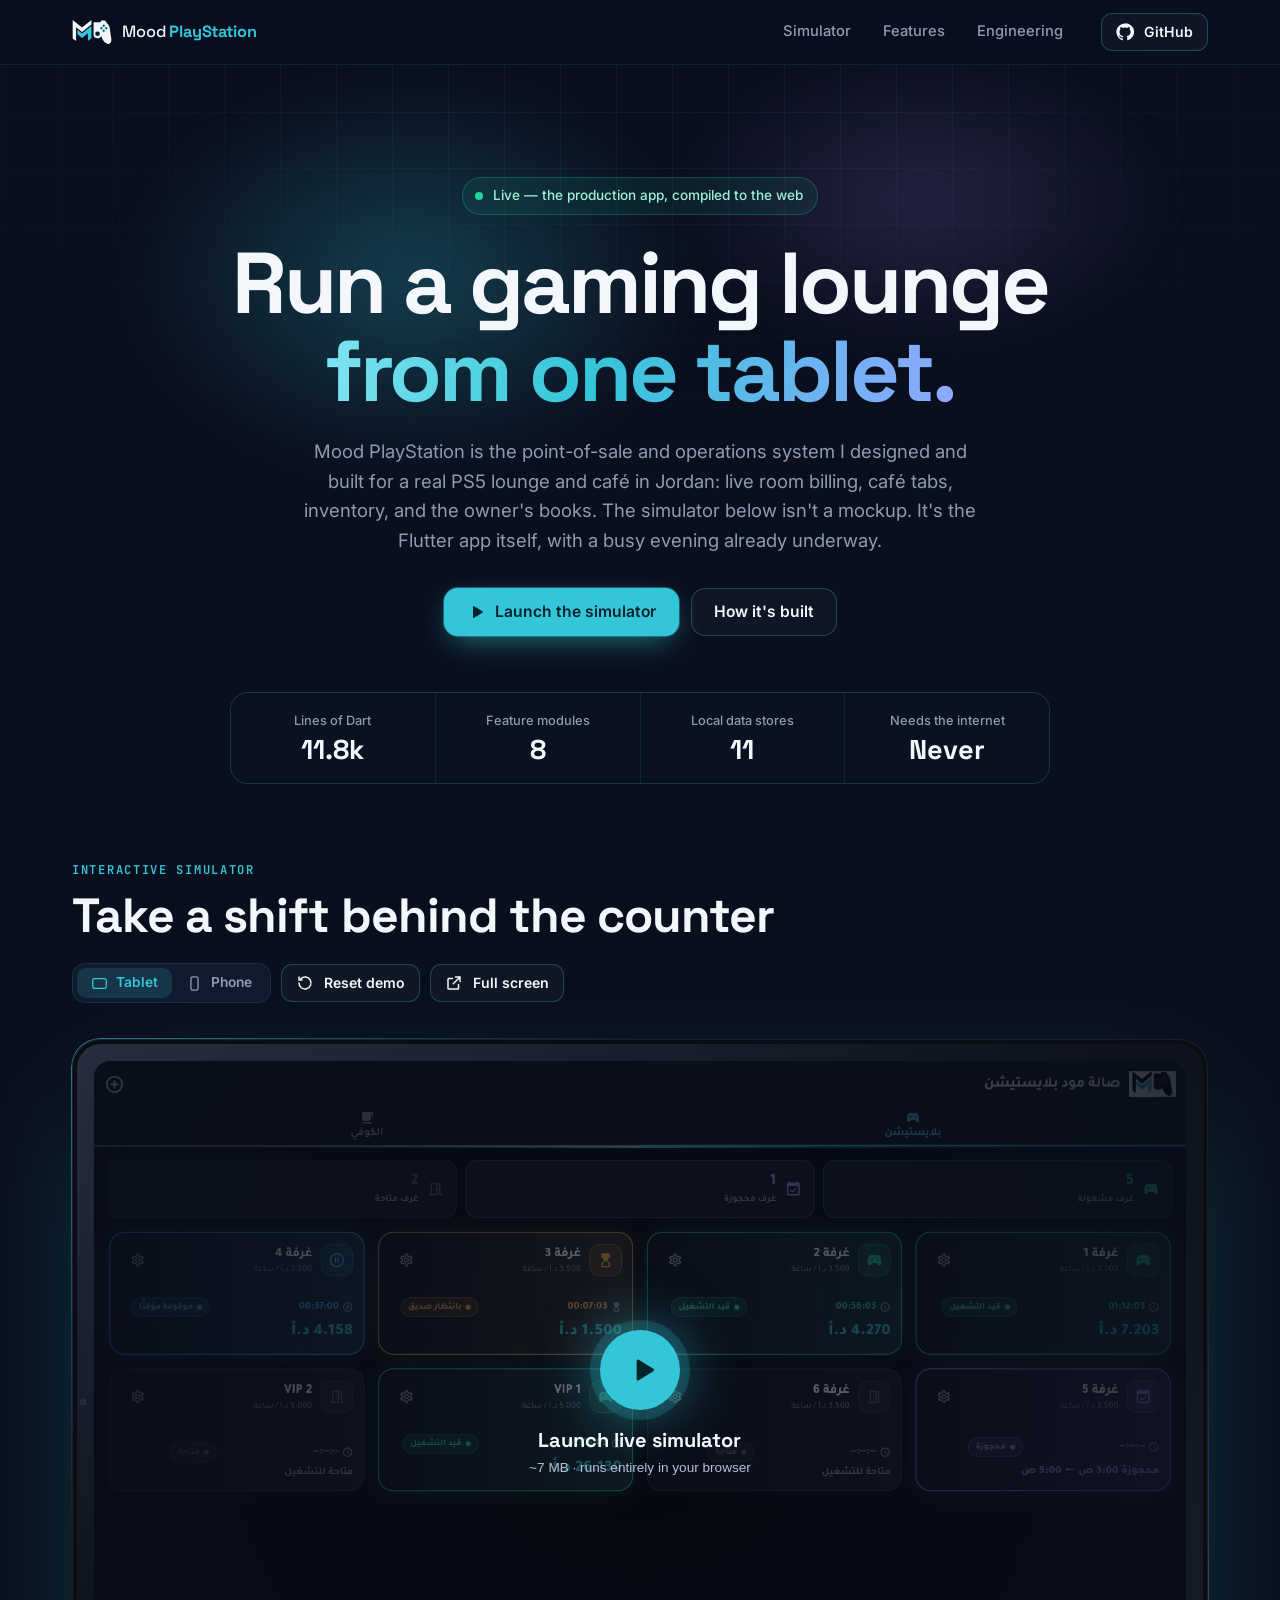
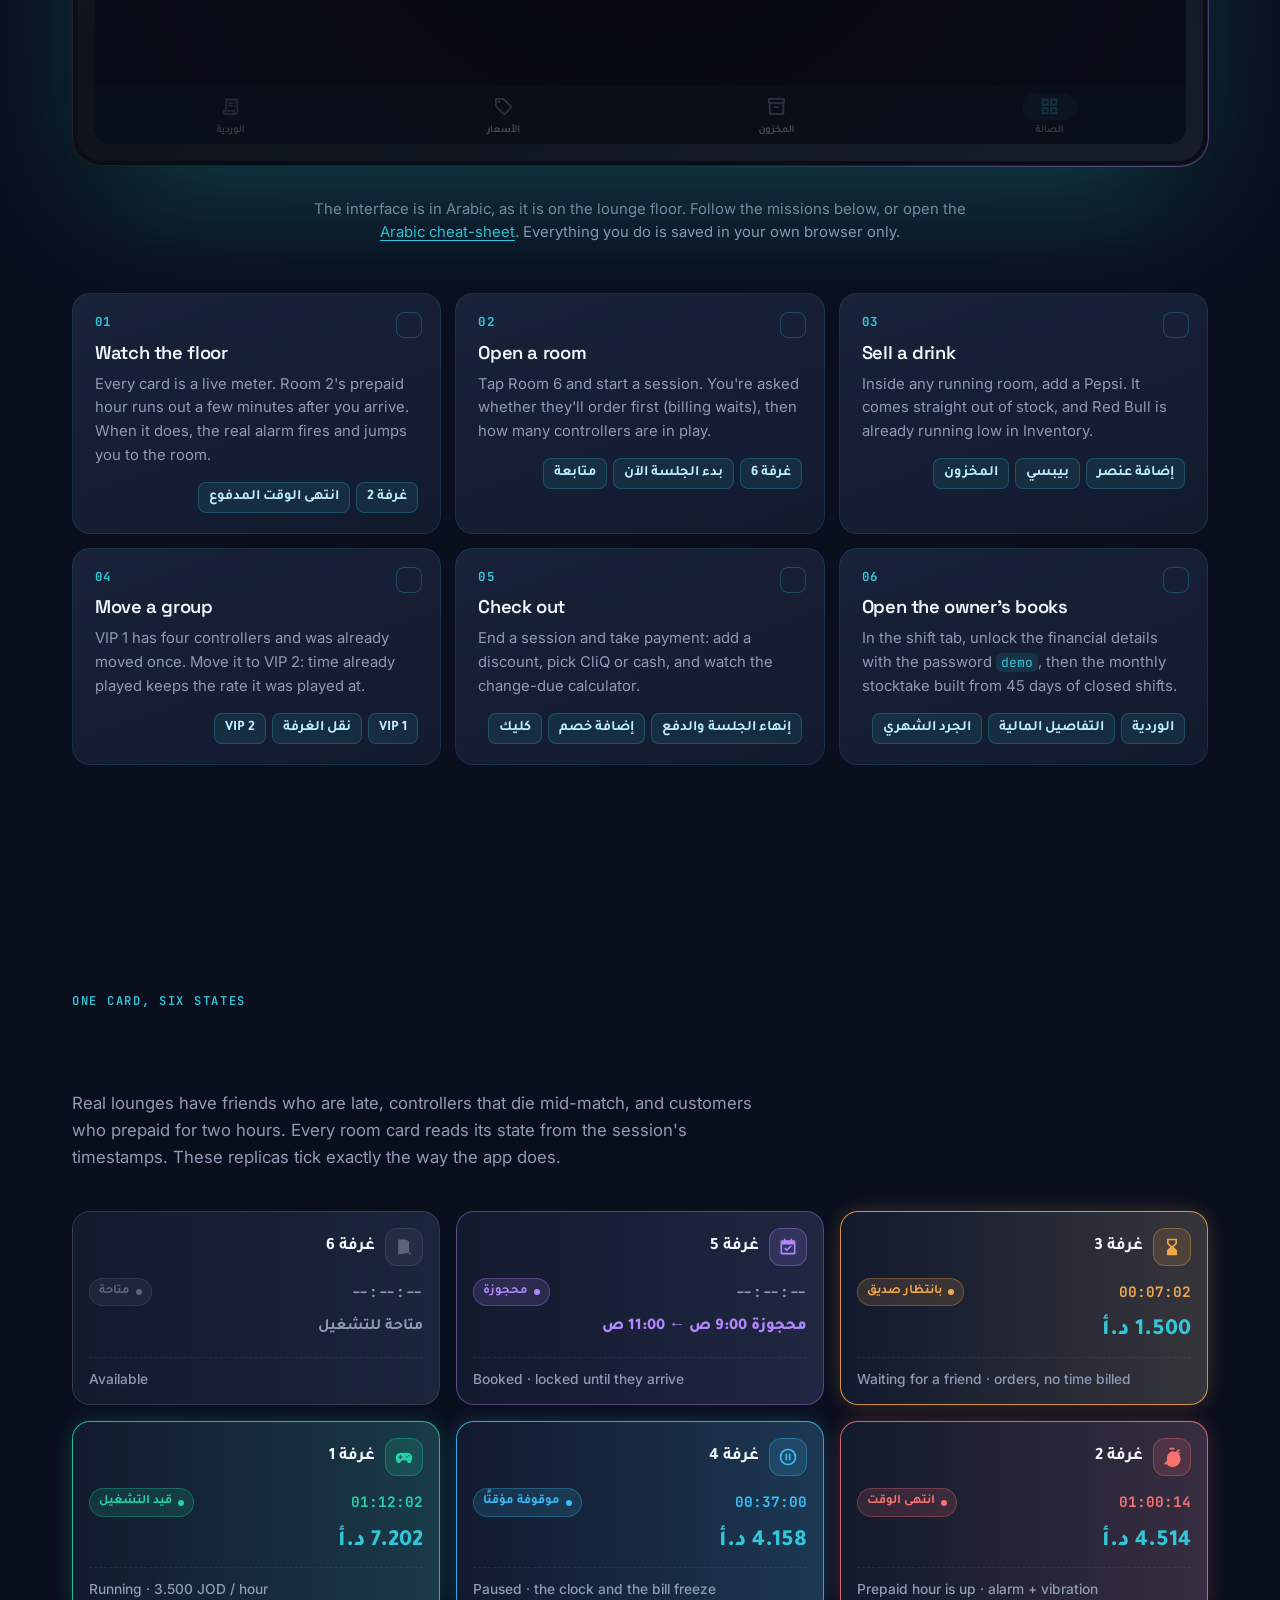
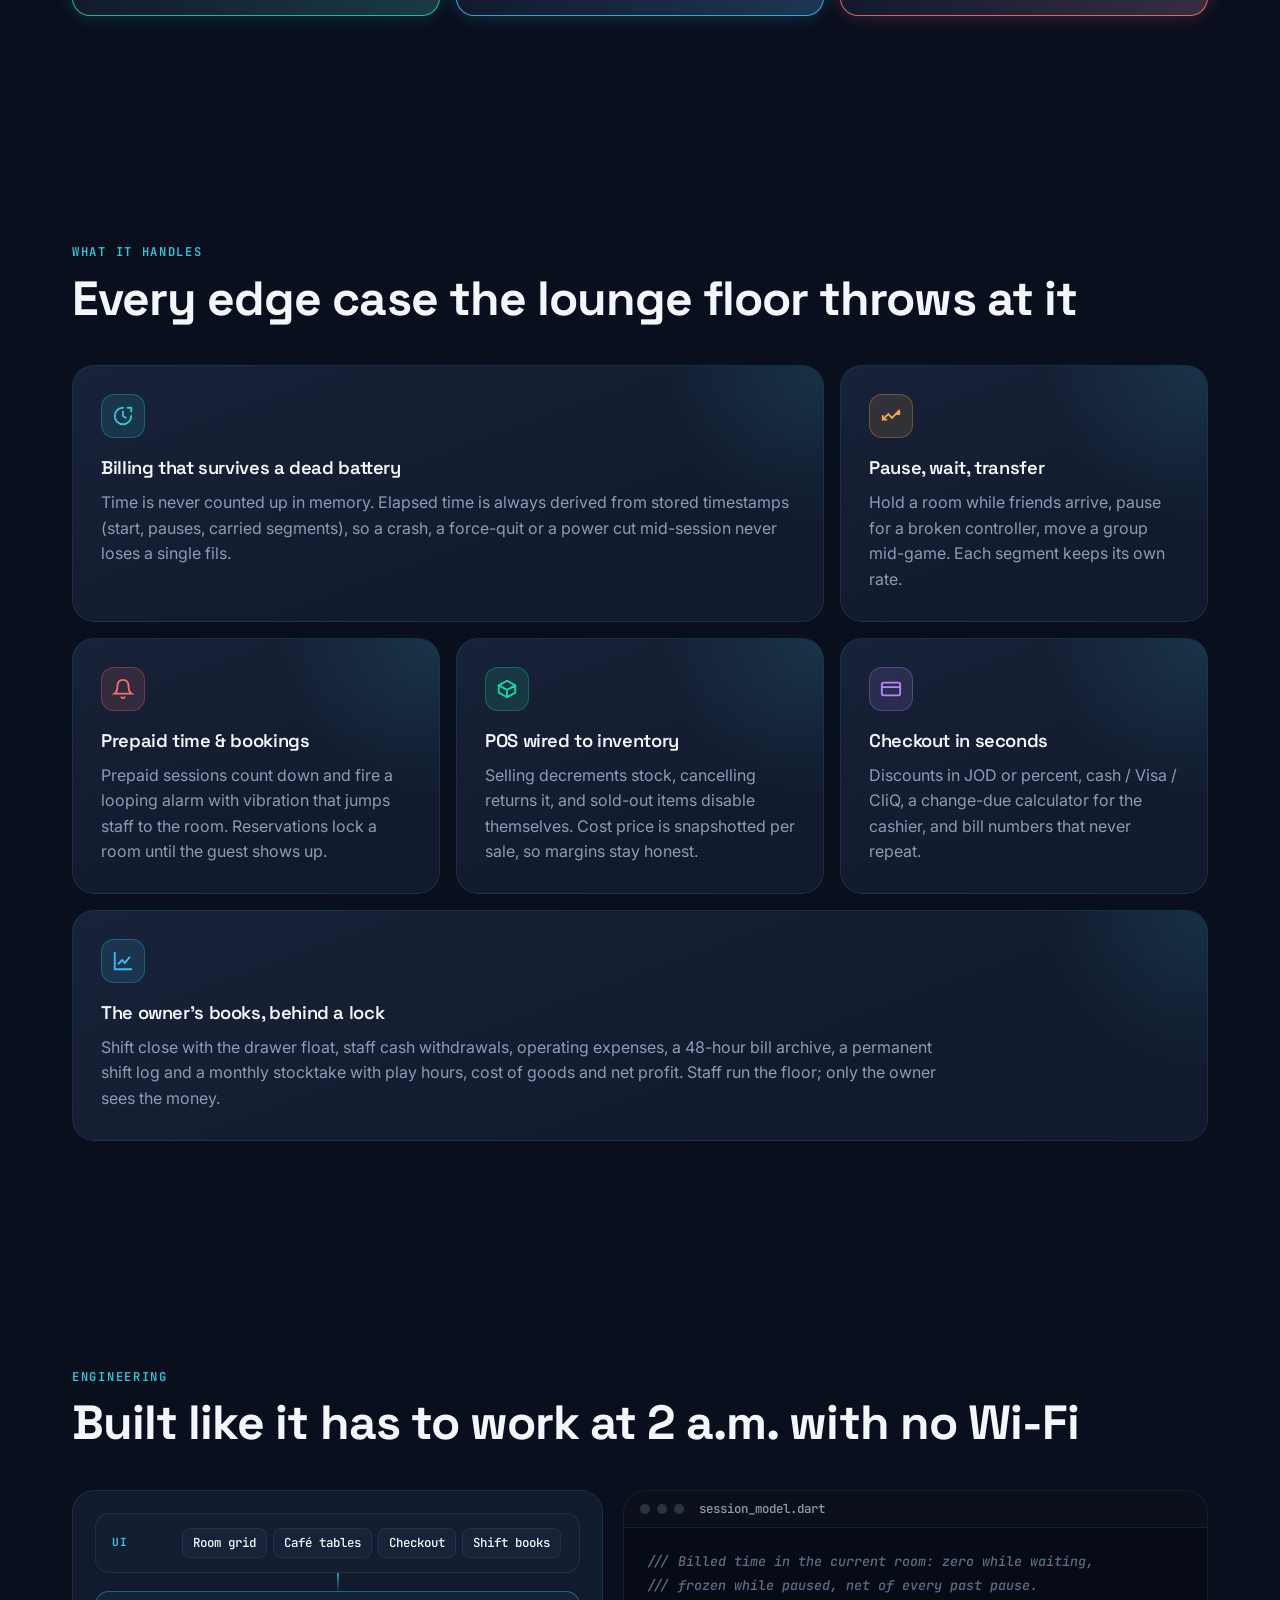
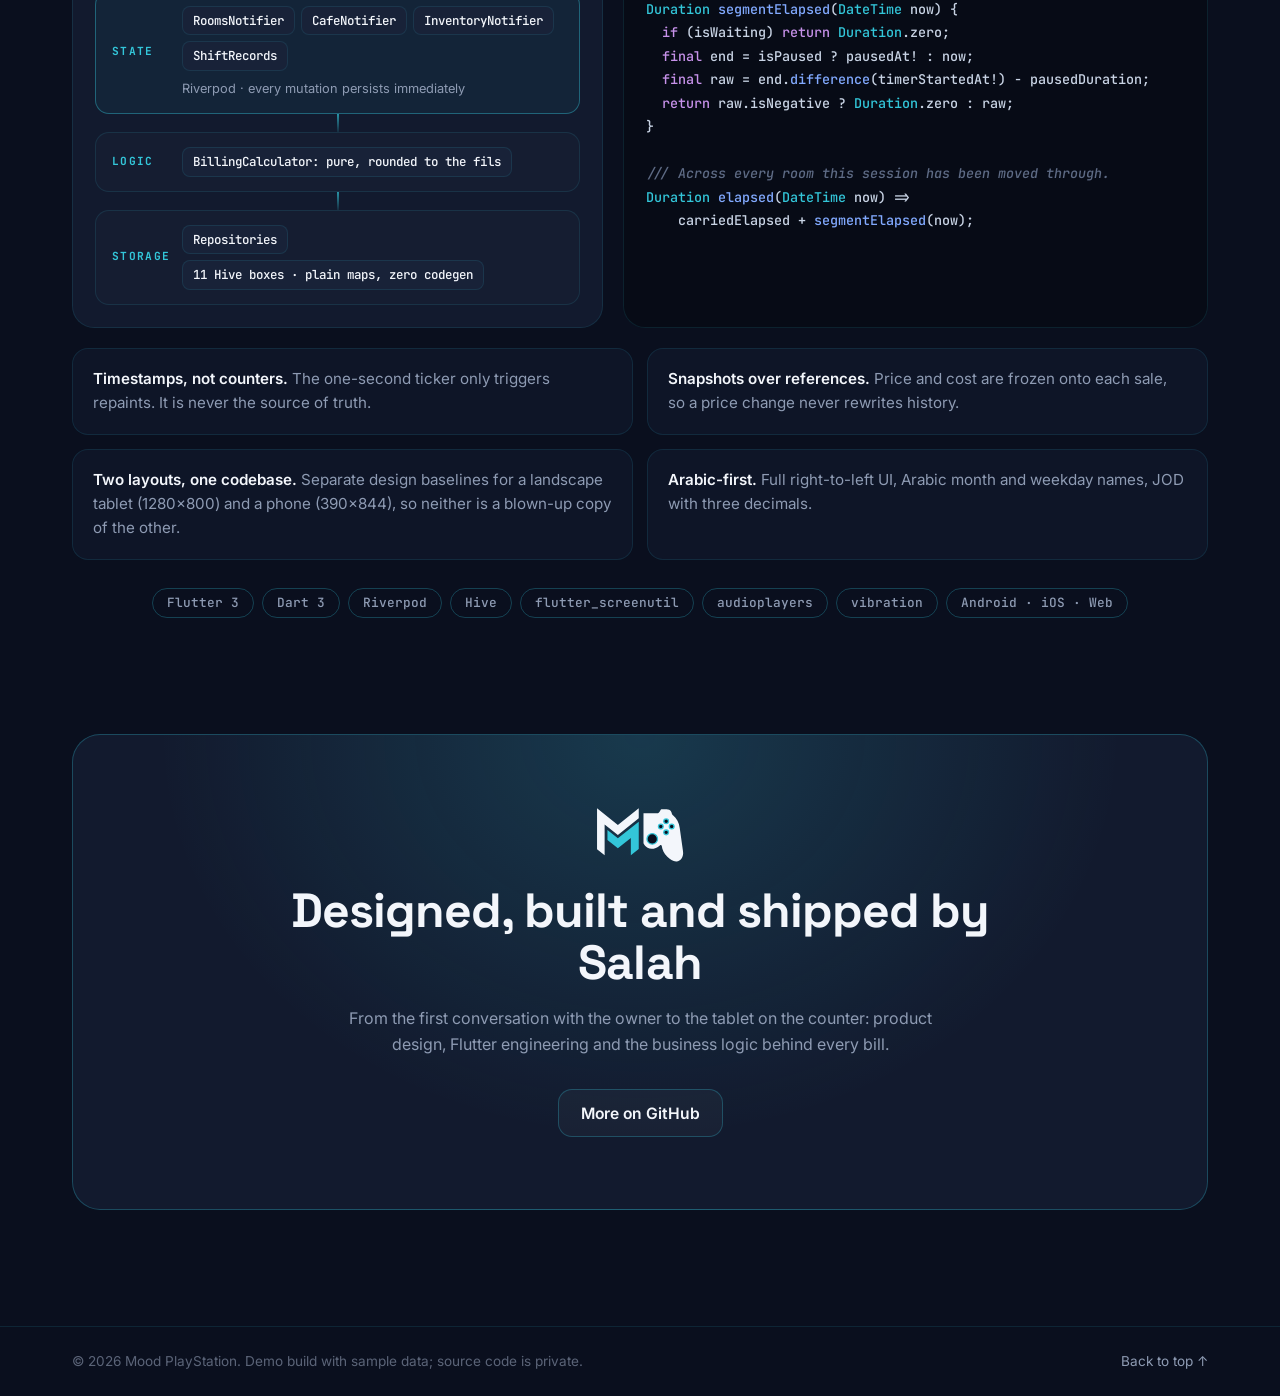
==== docs/index.html @ 3b91df88 "Mood PlayStation live demo site Landing page, demo overlay for the app (seeded data, demo owner pass" ====
<!doctype html>
<html lang="en" class="no-js">
<head>
  <meta charset="utf-8">
  <meta name="viewport" content="width=device-width, initial-scale=1">
  <title>Mood PlayStation — Lounge OS, live</title>
  <meta name="description" content="The point-of-sale and operations system behind a real PS5 lounge and café in Jordan. Try the production Flutter app, running live in your browser.">
  <meta name="theme-color" content="#0A0F1E">

  <meta property="og:type" content="website">
  <meta property="og:title" content="Mood PlayStation — run a gaming lounge from one tablet">
  <meta property="og:description" content="Live room billing, café tabs, inventory and the owner's books. Try the real Flutter app in your browser.">
  <meta property="og:url" content="https://salahianoo.github.io/mood-playstation-demo/">
  <meta property="og:image" content="https://salahianoo.github.io/mood-playstation-demo/assets/og.jpg">
  <meta name="twitter:card" content="summary_large_image">

  <link rel="icon" href="assets/favicon.svg" type="image/svg+xml">
  <link rel="preconnect" href="https://fonts.googleapis.com">
  <link rel="preconnect" href="https://fonts.gstatic.com" crossorigin>
  <link href="https://fonts.googleapis.com/css2?family=Inter:wght@400;500;600&family=JetBrains+Mono:wght@500;700&family=Space+Grotesk:wght@500;600;700&family=Tajawal:wght@500;700;800&display=swap" rel="stylesheet">
  <link rel="stylesheet" href="styles.css">
</head>
<body>
  <svg width="0" height="0" style="position:absolute" aria-hidden="true">
    <symbol id="mark" viewBox="90 -20 1350 850">
      <path fill="currentColor" d="M113 0 429 252 746 0v152L429 405 228 244v468l-115-91Z"/>
      <path fill="#33C6D9" d="M271 328 429 455 746 202v414l-120 96V451L429 607 271 482Z"/>
      <path fill="currentColor" d="M818 76h210c12 0 22-8 32-21l20-35c5-4 10-4 20-4 50-2 100-4 120 14 20 15 25 35 28 50 4 15 10 20 17 25 55 45 95 115 103 195l50 350c12 90-38 150-98 156-50 4-100-36-140-71-50-45-80-115-85-167-5-13-20-15-29-5-56 52-136 65-186 37-30-15-50-40-62-68Z"/>
      <g fill="#0A0F1E" stroke="#33C6D9" stroke-width="20"><circle cx="1162" cy="197" r="36"/><circle cx="1081" cy="277" r="36"/><circle cx="1246" cy="277" r="36"/><circle cx="1162" cy="365" r="36"/><circle cx="951" cy="464" r="80"/></g>
    </symbol>
  </svg>

  <header class="nav">
    <div class="wrap nav__inner">
      <a class="brand" href="#top" aria-label="Mood PlayStation home">
        <svg class="brand__mark"><use href="#mark"/></svg>
        <span>Mood <b>PlayStation</b></span>
      </a>
      <nav class="nav__links" aria-label="Sections">
        <a href="#simulator">Simulator</a>
        <a href="#features">Features</a>
        <a href="#engineering">Engineering</a>
      </nav>
      <a class="btn btn--ghost btn--sm" data-profile="github" href="#" target="_blank" rel="noopener">
        <svg viewBox="0 0 24 24" aria-hidden="true"><path fill="currentColor" d="M12 .5a11.5 11.5 0 0 0-3.64 22.41c.58.1.79-.25.79-.56v-2c-3.2.7-3.87-1.37-3.87-1.37-.52-1.33-1.28-1.69-1.28-1.69-1.05-.72.08-.7.08-.7 1.16.08 1.77 1.19 1.77 1.19 1.03 1.77 2.7 1.26 3.36.96.1-.75.4-1.26.73-1.55-2.55-.29-5.24-1.28-5.24-5.68 0-1.26.45-2.28 1.19-3.09-.12-.29-.52-1.46.11-3.05 0 0 .97-.31 3.17 1.18a11 11 0 0 1 5.77 0c2.2-1.49 3.17-1.18 3.17-1.18.63 1.59.23 2.76.11 3.05.74.81 1.19 1.83 1.19 3.09 0 4.41-2.69 5.38-5.26 5.67.41.36.78 1.06.78 2.14v3.17c0 .31.21.67.8.56A11.5 11.5 0 0 0 12 .5Z"/></svg>
        GitHub
      </a>
    </div>
  </header>

  <main id="top">
    <!-- ───────────── Hero ───────────── -->
    <section class="hero">
      <div class="hero__glow" aria-hidden="true"></div>
      <div class="wrap hero__inner">
        <p class="pill reveal"><span class="dot dot--live"></span> Live — the production app, compiled to the web</p>
        <h1 class="reveal">Run a gaming lounge<br><span class="grad">from one tablet.</span></h1>
        <p class="lede reveal">
          Mood PlayStation is the point-of-sale and operations system I designed and built for a real
          PS5 lounge and café in Jordan: live room billing, café tabs, inventory, and the owner's books.
          The simulator below isn't a mockup. It's the Flutter app itself, with a busy evening already underway.
        </p>
        <div class="hero__cta reveal">
          <a class="btn btn--primary" href="#simulator" data-launch>
            <svg viewBox="0 0 24 24" aria-hidden="true"><path fill="currentColor" d="M8 5.14v13.72a1 1 0 0 0 1.5.86l11-6.86a1 1 0 0 0 0-1.72l-11-6.86A1 1 0 0 0 8 5.14Z"/></svg>
            Launch the simulator
          </a>
          <a class="btn btn--ghost" href="#engineering">How it's built</a>
        </div>
        <dl class="stats reveal">
          <div><dt>Lines of Dart</dt><dd data-count="11.8" data-suffix="k">11.8k</dd></div>
          <div><dt>Feature modules</dt><dd data-count="8">8</dd></div>
          <div><dt>Local data stores</dt><dd data-count="11">11</dd></div>
          <div><dt>Needs the internet</dt><dd>Never</dd></div>
        </dl>
      </div>
    </section>

    <!-- ───────────── Simulator ───────────── -->
    <section id="simulator" class="section section--sim">
      <div class="wrap">
        <div class="sim__head">
          <div>
            <p class="eyebrow">Interactive simulator</p>
            <h2>Take a shift behind the counter</h2>
          </div>
          <div class="toolbar" role="toolbar" aria-label="Simulator controls">
            <div class="seg" role="radiogroup" aria-label="Device">
              <button class="seg__btn" role="radio" data-device="tablet" aria-checked="true">
                <svg viewBox="0 0 24 24" aria-hidden="true"><rect x="2.5" y="5" width="19" height="14" rx="2.5" fill="none" stroke="currentColor" stroke-width="1.8"/></svg>
                Tablet
              </button>
              <button class="seg__btn" role="radio" data-device="phone" aria-checked="false">
                <svg viewBox="0 0 24 24" aria-hidden="true"><rect x="7" y="2.5" width="10" height="19" rx="2.5" fill="none" stroke="currentColor" stroke-width="1.8"/></svg>
                Phone
              </button>
            </div>
            <button class="btn btn--ghost btn--sm" data-reset title="Start the evening over with fresh data">
              <svg viewBox="0 0 24 24" aria-hidden="true"><path fill="none" stroke="currentColor" stroke-width="2" stroke-linecap="round" d="M4 12a8 8 0 1 0 2.34-5.66M4 4v4h4"/></svg>
              Reset demo
            </button>
            <a class="btn btn--ghost btn--sm" href="app/" target="_blank" rel="noopener">
              <svg viewBox="0 0 24 24" aria-hidden="true"><path fill="none" stroke="currentColor" stroke-width="2" stroke-linecap="round" d="M14 4h6v6M20 4l-9 9M18 14v5a1 1 0 0 1-1 1H5a1 1 0 0 1-1-1V7a1 1 0 0 1 1-1h5"/></svg>
              Full screen
            </a>
          </div>
        </div>

        <div class="stage" data-stage>
          <div class="device" data-device-frame>
            <div class="device__camera" aria-hidden="true"></div>
            <div class="screen" data-screen>
              <button class="poster" data-launch aria-label="Launch the live simulator">
                <img class="poster__img poster__img--tablet" src="assets/poster-tablet.jpg" alt="" loading="lazy">
                <img class="poster__img poster__img--phone" src="assets/poster-phone.jpg" alt="" loading="lazy">
                <span class="poster__play">
                  <span class="poster__icon"><svg viewBox="0 0 24 24" aria-hidden="true"><path fill="currentColor" d="M8 5.14v13.72a1 1 0 0 0 1.5.86l11-6.86a1 1 0 0 0 0-1.72l-11-6.86A1 1 0 0 0 8 5.14Z"/></svg></span>
                  <span class="poster__label">Launch live simulator</span>
                  <span class="poster__hint">~7 MB · runs entirely in your browser</span>
                </span>
              </button>
              <div class="loader" aria-hidden="true">
                <svg class="loader__mark"><use href="#mark"/></svg>
                <span class="loader__bar"></span>
              </div>
            </div>
          </div>
        </div>
        <p class="sim__note">
          The interface is in Arabic, as it is on the lounge floor. Follow the missions below, or open the
          <button class="linklike" data-glossary-open>Arabic cheat-sheet</button>.
          Everything you do is saved in your own browser only.
        </p>

        <ol class="missions" data-missions>
          <li class="mission reveal" data-mission="alarm">
            <button class="mission__check" aria-label="Mark as done"></button>
            <h3>Watch the floor</h3>
            <p>Every card is a live meter. Room 2's prepaid hour runs out a few minutes after you arrive. When it does, the real alarm fires and jumps you to the room.</p>
            <p class="chips" dir="rtl"><span class="ar">غرفة 2</span><span class="ar">انتهى الوقت المدفوع</span></p>
          </li>
          <li class="mission reveal" data-mission="start">
            <button class="mission__check" aria-label="Mark as done"></button>
            <h3>Open a room</h3>
            <p>Tap Room 6 and start a session. You're asked whether they'll order first (billing waits), then how many controllers are in play.</p>
            <p class="chips" dir="rtl"><span class="ar">غرفة 6</span><span class="ar">بدء الجلسة الآن</span><span class="ar">متابعة</span></p>
          </li>
          <li class="mission reveal" data-mission="sell">
            <button class="mission__check" aria-label="Mark as done"></button>
            <h3>Sell a drink</h3>
            <p>Inside any running room, add a Pepsi. It comes straight out of stock, and Red Bull is already running low in Inventory.</p>
            <p class="chips" dir="rtl"><span class="ar">إضافة عنصر</span><span class="ar">بيبسي</span><span class="ar">المخزون</span></p>
          </li>
          <li class="mission reveal" data-mission="move">
            <button class="mission__check" aria-label="Mark as done"></button>
            <h3>Move a group</h3>
            <p>VIP 1 has four controllers and was already moved once. Move it to VIP 2: time already played keeps the rate it was played at.</p>
            <p class="chips" dir="rtl"><span class="ar">VIP 1</span><span class="ar">نقل الغرفة</span><span class="ar">VIP 2</span></p>
          </li>
          <li class="mission reveal" data-mission="pay">
            <button class="mission__check" aria-label="Mark as done"></button>
            <h3>Check out</h3>
            <p>End a session and take payment: add a discount, pick CliQ or cash, and watch the change-due calculator.</p>
            <p class="chips" dir="rtl"><span class="ar">إنهاء الجلسة والدفع</span><span class="ar">إضافة خصم</span><span class="ar">كليك</span></p>
          </li>
          <li class="mission reveal" data-mission="books">
            <button class="mission__check" aria-label="Mark as done"></button>
            <h3>Open the owner's books</h3>
            <p>In the shift tab, unlock the financial details with the password <code>demo</code>, then the monthly stocktake built from 45 days of closed shifts.</p>
            <p class="chips" dir="rtl"><span class="ar">الوردية</span><span class="ar">التفاصيل المالية</span><span class="ar">الجرد الشهري</span></p>
          </li>
        </ol>
      </div>
    </section>

    <!-- ───────────── Room state machine ───────────── -->
    <section class="section">
      <div class="wrap">
        <p class="eyebrow reveal">One card, six states</p>
        <h2 class="reveal">A room is never just “free” or “busy”</h2>
        <p class="section__lede reveal">
          Real lounges have friends who are late, controllers that die mid-match, and customers who prepaid for two hours.
          Every room card reads its state from the session's timestamps. These replicas tick exactly the way the app does.
        </p>
        <div class="rooms" data-rooms>
          <article class="room reveal" style="--c: var(--empty)">
            <header><span class="room__icon"><svg viewBox="0 0 24 24"><path fill="currentColor" d="M5 21V4a1 1 0 0 1 1-1h8l4 2v16h2v-2h-2 0M14 5v14H7V5h7Zm-2 7h1v1h-1z"/></svg></span><b class="ar">غرفة 6</b></header>
            <div class="room__row"><span class="room__time">--:--:--</span><span class="status"><i></i><span class="ar">متاحة</span></span></div>
            <div class="room__total room__total--muted ar">متاحة للتشغيل</div>
            <footer>Available</footer>
          </article>
          <article class="room reveal" style="--c: var(--violet)">
            <header><span class="room__icon"><svg viewBox="0 0 24 24"><path fill="currentColor" d="M7 2v2H5a2 2 0 0 0-2 2v13a2 2 0 0 0 2 2h14a2 2 0 0 0 2-2V6a2 2 0 0 0-2-2h-2V2h-2v2H9V2H7Zm12 7v10H5V9h14Zm-8.4 8.2L7.4 14l1.4-1.4 1.8 1.8 4.6-4.6 1.4 1.4-6 6Z"/></svg></span><b class="ar">غرفة 5</b></header>
            <div class="room__row"><span class="room__time">--:--:--</span><span class="status"><i></i><span class="ar">محجوزة</span></span></div>
            <div class="room__total room__total--booked ar" data-booking></div>
            <footer>Booked · locked until they arrive</footer>
          </article>
          <article class="room room--on reveal" style="--c: var(--amber)">
            <header><span class="room__icon"><svg viewBox="0 0 24 24"><path fill="currentColor" d="M6 2h12v6l-4 4 4 4v6H6v-6l4-4-4-4V2Zm2 2v3.2l4 4 4-4V4H8Z"/></svg></span><b class="ar">غرفة 3</b></header>
            <div class="room__row"><span class="room__time" data-clock="held" data-start="-420">00:07:00</span><span class="status"><i></i><span class="ar">بانتظار صديق</span></span></div>
            <div class="room__total ar" data-total data-items="1.5">1.500 د.أ</div>
            <footer>Waiting for a friend · orders, no time billed</footer>
          </article>
          <article class="room room--on reveal" style="--c: var(--green)">
            <header><span class="room__icon"><svg viewBox="0 0 24 24"><path fill="currentColor" d="M7.5 7h9a5.5 5.5 0 0 1 5.3 7l-.9 3.3a2.6 2.6 0 0 1-4.6.9L14.6 16H9.4l-1.7 2.2a2.6 2.6 0 0 1-4.6-.9L2.2 14a5.5 5.5 0 0 1 5.3-7ZM7 10v1.5H5.5v1.5H7v1.5h1.5V13H10v-1.5H8.5V10H7Zm8.5 1a1 1 0 1 0 0 2 1 1 0 0 0 0-2Zm2.5-1.5a1 1 0 1 0 0 2 1 1 0 0 0 0-2Z"/></svg></span><b class="ar">غرفة 1</b></header>
            <div class="room__row"><span class="room__time" data-clock="run" data-start="-4320">01:12:00</span><span class="status"><i></i><span class="ar">قيد التشغيل</span></span></div>
            <div class="room__total ar" data-total data-items="3" data-rate="3.5">7.200 د.أ</div>
            <footer>Running · 3.500 JOD / hour</footer>
          </article>
          <article class="room room--on reveal" style="--c: var(--blue)">
            <header><span class="room__icon"><svg viewBox="0 0 24 24"><path fill="currentColor" d="M12 2a10 10 0 1 1 0 20 10 10 0 0 1 0-20Zm0 2a8 8 0 1 0 0 16 8 8 0 0 0 0-16ZM9 8h2v8H9V8Zm4 0h2v8h-2V8Z"/></svg></span><b class="ar">غرفة 4</b></header>
            <div class="room__row"><span class="room__time">00:37:00</span><span class="status"><i></i><span class="ar">موقوفة مؤقتًا</span></span></div>
            <div class="room__total ar">4.158 د.أ</div>
            <footer>Paused · the clock and the bill freeze</footer>
          </article>
          <article class="room room--on room--alert reveal" style="--c: var(--red)">
            <header><span class="room__icon"><svg viewBox="0 0 24 24"><path fill="currentColor" d="M9 1h6v2H9V1Zm10.03 6.39 1.42-1.42 1.41 1.42-1.42 1.41A9 9 0 0 1 5.1 20.13L3.7 21.55 2.28 20.13 20.13 2.28l1.42 1.42-2.52 2.51v1.18ZM12 5a8.9 8.9 0 0 1 5 1.53L6.53 17A9 9 0 0 1 12 5Zm7 9a7 7 0 0 1-10.47 6.08L18.08 10.5c.6 1.04.92 2.24.92 3.5Z"/></svg></span><b class="ar">غرفة 2</b></header>
            <div class="room__row"><span class="room__time" data-clock="run" data-start="-3612">01:00:12</span><span class="status"><i></i><span class="ar">انتهى الوقت</span></span></div>
            <div class="room__total ar" data-total data-items="1" data-rate="3.5">4.512 د.أ</div>
            <footer>Prepaid hour is up · alarm + vibration</footer>
          </article>
        </div>
      </div>
    </section>

    <!-- ───────────── Features ───────────── -->
    <section id="features" class="section">
      <div class="wrap">
        <p class="eyebrow reveal">What it handles</p>
        <h2 class="reveal">Every edge case the lounge floor throws at it</h2>
        <div class="bento">
          <article class="card card--wide reveal">
            <span class="card__icon" style="--c: var(--teal)"><svg viewBox="0 0 24 24"><path fill="none" stroke="currentColor" stroke-width="2" stroke-linecap="round" d="M12 7v5l3 2M21 12a9 9 0 1 1-9-9"/><path fill="none" stroke="currentColor" stroke-width="2" stroke-linecap="round" d="M17 3h4v4"/></svg></span>
            <h3>Billing that survives a dead battery</h3>
            <p>Time is never counted up in memory. Elapsed time is always derived from stored timestamps (start, pauses, carried segments), so a crash, a force-quit or a power cut mid-session never loses a single fils.</p>
          </article>
          <article class="card reveal">
            <span class="card__icon" style="--c: var(--amber)"><svg viewBox="0 0 24 24"><path fill="none" stroke="currentColor" stroke-width="2" stroke-linecap="round" d="M7 16H3v-4M3 16l6-6 4 4 8-8M21 6v4h-4"/></svg></span>
            <h3>Pause, wait, transfer</h3>
            <p>Hold a room while friends arrive, pause for a broken controller, move a group mid-game. Each segment keeps its own rate.</p>
          </article>
          <article class="card reveal">
            <span class="card__icon" style="--c: var(--red)"><svg viewBox="0 0 24 24"><path fill="none" stroke="currentColor" stroke-width="2" stroke-linecap="round" d="M6 8a6 6 0 1 1 12 0c0 7 3 9 3 9H3s3-2 3-9M10.3 21a1.94 1.94 0 0 0 3.4 0"/></svg></span>
            <h3>Prepaid time &amp; bookings</h3>
            <p>Prepaid sessions count down and fire a looping alarm with vibration that jumps staff to the room. Reservations lock a room until the guest shows up.</p>
          </article>
          <article class="card reveal">
            <span class="card__icon" style="--c: var(--green)"><svg viewBox="0 0 24 24"><path fill="none" stroke="currentColor" stroke-width="2" stroke-linecap="round" d="M21 8 12 3 3 8v8l9 5 9-5V8ZM3 8l9 5 9-5M12 13v8"/></svg></span>
            <h3>POS wired to inventory</h3>
            <p>Selling decrements stock, cancelling returns it, and sold-out items disable themselves. Cost price is snapshotted per sale, so margins stay honest.</p>
          </article>
          <article class="card reveal">
            <span class="card__icon" style="--c: var(--violet)"><svg viewBox="0 0 24 24"><rect x="2" y="5" width="20" height="14" rx="2" fill="none" stroke="currentColor" stroke-width="2"/><path stroke="currentColor" stroke-width="2" d="M2 10h20"/></svg></span>
            <h3>Checkout in seconds</h3>
            <p>Discounts in JOD or percent, cash / Visa / CliQ, a change-due calculator for the cashier, and bill numbers that never repeat.</p>
          </article>
          <article class="card card--full reveal">
            <span class="card__icon" style="--c: var(--blue)"><svg viewBox="0 0 24 24"><path fill="none" stroke="currentColor" stroke-width="2" stroke-linecap="round" d="M3 3v18h18M7 15l4-4 3 3 5-6"/></svg></span>
            <h3>The owner's books, behind a lock</h3>
            <p>Shift close with the drawer float, staff cash withdrawals, operating expenses, a 48-hour bill archive, a permanent shift log and a monthly stocktake with play hours, cost of goods and net profit. Staff run the floor; only the owner sees the money.</p>
          </article>
        </div>
      </div>
    </section>

    <!-- ───────────── Engineering ───────────── -->
    <section id="engineering" class="section">
      <div class="wrap">
        <p class="eyebrow reveal">Engineering</p>
        <h2 class="reveal">Built like it has to work at 2 a.m. with no Wi-Fi</h2>

        <div class="eng">
          <div class="arch reveal" aria-label="Architecture">
            <div class="arch__layer">
              <span class="arch__tag">UI</span>
              <div class="arch__boxes"><span>Room grid</span><span>Café tables</span><span>Checkout</span><span>Shift books</span></div>
            </div>
            <div class="arch__arrow" aria-hidden="true"></div>
            <div class="arch__layer arch__layer--accent">
              <span class="arch__tag">State</span>
              <div class="arch__boxes"><span>RoomsNotifier</span><span>CafeNotifier</span><span>InventoryNotifier</span><span>ShiftRecords</span></div>
              <p class="arch__note">Riverpod · every mutation persists immediately</p>
            </div>
            <div class="arch__arrow" aria-hidden="true"></div>
            <div class="arch__layer">
              <span class="arch__tag">Logic</span>
              <div class="arch__boxes"><span class="wide">BillingCalculator: pure, rounded to the fils</span></div>
            </div>
            <div class="arch__arrow" aria-hidden="true"></div>
            <div class="arch__layer">
              <span class="arch__tag">Storage</span>
              <div class="arch__boxes"><span>Repositories</span><span class="wide">11 Hive boxes · plain maps, zero codegen</span></div>
            </div>
          </div>

          <div class="code reveal">
            <div class="code__bar"><i></i><i></i><i></i><span>session_model.dart</span></div>
<pre><code><span class="c">/// Billed time in the current room: zero while waiting,</span>
<span class="c">/// frozen while paused, net of every past pause.</span>
<span class="t">Duration</span> <span class="f">segmentElapsed</span>(<span class="t">DateTime</span> now) {
  <span class="k">if</span> (isWaiting) <span class="k">return</span> <span class="t">Duration</span>.zero;
  <span class="k">final</span> end = isPaused ? pausedAt! : now;
  <span class="k">final</span> raw = end.<span class="f">difference</span>(timerStartedAt!) - pausedDuration;
  <span class="k">return</span> raw.isNegative ? <span class="t">Duration</span>.zero : raw;
}

<span class="c">/// Across every room this session has been moved through.</span>
<span class="t">Duration</span> <span class="f">elapsed</span>(<span class="t">DateTime</span> now) =&gt;
    carriedElapsed + <span class="f">segmentElapsed</span>(now);</code></pre>
          </div>
        </div>

        <ul class="principles">
          <li class="reveal"><b>Timestamps, not counters.</b> The one-second ticker only triggers repaints. It is never the source of truth.</li>
          <li class="reveal"><b>Snapshots over references.</b> Price and cost are frozen onto each sale, so a price change never rewrites history.</li>
          <li class="reveal"><b>Two layouts, one codebase.</b> Separate design baselines for a landscape tablet (1280×800) and a phone (390×844), so neither is a blown-up copy of the other.</li>
          <li class="reveal"><b>Arabic-first.</b> Full right-to-left UI, Arabic month and weekday names, JOD with three decimals.</li>
        </ul>

        <div class="stack reveal" aria-label="Tech stack">
          <span>Flutter 3</span><span>Dart 3</span><span>Riverpod</span><span>Hive</span><span>flutter_screenutil</span><span>audioplayers</span><span>vibration</span><span>Android · iOS · Web</span>
        </div>
      </div>
    </section>

    <!-- ───────────── Closing ───────────── -->
    <section class="section section--end">
      <div class="wrap">
      <div class="end reveal">
        <svg class="end__mark"><use href="#mark"/></svg>
        <h2>Designed, built and shipped by <span data-profile="name">Salah</span></h2>
        <p>From the first conversation with the owner to the tablet on the counter: product design, Flutter engineering and the business logic behind every bill.</p>
        <div class="hero__cta">
          <a class="btn btn--primary" data-profile="linkedin" href="#" target="_blank" rel="noopener" hidden>Connect on LinkedIn</a>
          <a class="btn btn--ghost" data-profile="github" href="#" target="_blank" rel="noopener">More on GitHub</a>
        </div>
      </div>
      </div>
    </section>
  </main>

  <footer class="foot">
    <div class="wrap foot__inner">
      <span>© <span data-year></span> Mood PlayStation. Demo build with sample data; source code is private.</span>
      <a href="#top">Back to top ↑</a>
    </div>
  </footer>

  <dialog class="glossary" data-glossary>
    <form method="dialog" class="glossary__inner">
      <header>
        <h3>Arabic cheat-sheet</h3>
        <button class="glossary__close" aria-label="Close">✕</button>
      </header>
      <dl>
        <div><dt class="ar">الصالة</dt><dd>Floor: rooms &amp; tables</dd></div>
        <div><dt class="ar">بلايستيشن</dt><dd>PS5 rooms</dd></div>
        <div><dt class="ar">الكوفي</dt><dd>Café tables</dd></div>
        <div><dt class="ar">المخزون</dt><dd>Inventory</dd></div>
        <div><dt class="ar">الأسعار</dt><dd>Pricing</dd></div>
        <div><dt class="ar">الوردية</dt><dd>Shift &amp; books</dd></div>
        <div><dt class="ar">متاحة</dt><dd>Available</dd></div>
        <div><dt class="ar">محجوزة</dt><dd>Booked</dd></div>
        <div><dt class="ar">بانتظار صديق</dt><dd>Waiting for a friend</dd></div>
        <div><dt class="ar">قيد التشغيل</dt><dd>Running</dd></div>
        <div><dt class="ar">موقوفة مؤقتًا</dt><dd>Paused</dd></div>
        <div><dt class="ar">انتهى الوقت</dt><dd>Time's up</dd></div>
        <div><dt class="ar">بدء الجلسة الآن</dt><dd>Start session now</dd></div>
        <div><dt class="ar">إضافة عنصر</dt><dd>Add item</dd></div>
        <div><dt class="ar">نقل الغرفة</dt><dd>Move to another room</dd></div>
        <div><dt class="ar">إنهاء الجلسة والدفع</dt><dd>End session &amp; pay</dd></div>
        <div><dt class="ar">كاش · فيزا · كليك</dt><dd>Cash · Visa · CliQ</dd></div>
        <div><dt class="ar">إلغاء · تأكيد</dt><dd>Cancel · Confirm</dd></div>
        <div><dt class="ar">د.أ</dt><dd>Jordanian dinar (JOD)</dd></div>
      </dl>
    </form>
  </dialog>

  <script src="main.js"></script>
</body>
</html>
---- docs/styles.css ----
/* Mood PlayStation showcase — the app's own "blueprint" palette, carried
   over from lib/core/theme/app_colors.dart. */
:root {
  --bg: #0A0F1E;
  --bg-deep: #05070C;
  --surface: #121A2E;
  --surface-2: #182238;
  --line: rgba(51, 198, 217, .12);
  --line-strong: rgba(51, 198, 217, .28);
  --text: #F3F6FB;
  --muted: #8E9BB3;
  --dim: #5B6478;

  --teal: #33C6D9;
  --blue: #38BDF8;
  --green: #22D3A6;
  --amber: #F0A64B;
  --violet: #B388FF;
  --red: #F87171;
  --empty: #5B6478;

  --radius: 18px;
  --font: 'Inter', system-ui, -apple-system, 'Segoe UI', Roboto, sans-serif;
  --display: 'Space Grotesk', 'Inter', system-ui, sans-serif;
  --mono: 'JetBrains Mono', ui-monospace, SFMono-Regular, Menlo, monospace;
  --arabic: 'Tajawal', 'Geeza Pro', 'Noto Naskh Arabic', sans-serif;
  color-scheme: dark;
}

*, *::before, *::after { box-sizing: border-box; }
[hidden] { display: none !important; }
html { scroll-behavior: smooth; scroll-padding-top: 80px; }
body {
  margin: 0;
  background: var(--bg);
  color: var(--text);
  font: 400 16px/1.6 var(--font);
  -webkit-font-smoothing: antialiased;
  overflow-x: hidden;
}
/* Blueprint grid, fading out from the top of the page. */
body::before {
  content: "";
  position: fixed;
  inset: 0;
  z-index: -1;
  background-image:
    linear-gradient(var(--line) 1px, transparent 1px),
    linear-gradient(90deg, var(--line) 1px, transparent 1px);
  background-size: 56px 56px;
  -webkit-mask-image: radial-gradient(ellipse 80% 60% at 50% 0%, #000 30%, transparent 80%);
  mask-image: radial-gradient(ellipse 80% 60% at 50% 0%, #000 30%, transparent 80%);
  opacity: .55;
  pointer-events: none;
}
img { max-width: 100%; }
a { color: inherit; }
h1, h2, h3 { font-family: var(--display); letter-spacing: -.02em; margin: 0; }
h2 { font-size: clamp(1.9rem, 1.2rem + 2.4vw, 3rem); line-height: 1.1; font-weight: 700; }
h3 { font-size: 1.15rem; font-weight: 600; line-height: 1.3; }
p { margin: 0; }
code {
  font-family: var(--mono);
  font-size: .88em;
  background: rgba(51, 198, 217, .12);
  color: var(--teal);
  padding: .1em .4em;
  border-radius: 6px;
}
.wrap { width: 100%; max-width: 1200px; margin-inline: auto; padding-inline: clamp(16px, 4vw, 32px); }
.ar { font-family: var(--arabic); direction: rtl; unicode-bidi: isolate; }

:where(a, button):focus-visible { outline: 2px solid var(--teal); outline-offset: 3px; }

/* ── Buttons ─────────────────────────────────────────────── */
.btn {
  --h: 48px;
  display: inline-flex;
  align-items: center;
  justify-content: center;
  gap: 10px;
  height: var(--h);
  padding: 0 22px;
  border: 1px solid transparent;
  border-radius: 14px;
  font: 600 .98rem/1 var(--font);
  text-decoration: none;
  white-space: nowrap;
  cursor: pointer;
  transition: transform .15s ease, box-shadow .25s ease, background .2s, border-color .2s;
}
.btn svg { width: 18px; height: 18px; flex: none; }
.btn--sm { --h: 38px; padding: 0 14px; border-radius: 11px; font-size: .88rem; }
.btn--primary {
  background: var(--teal);
  color: #06222A;
  box-shadow: 0 0 0 1px rgba(51, 198, 217, .4), 0 10px 30px -8px rgba(51, 198, 217, .6);
}
.btn--primary:hover {
  transform: translateY(-1px);
  box-shadow: 0 0 0 1px rgba(51, 198, 217, .6), 0 16px 40px -8px rgba(51, 198, 217, .75);
}
.btn--ghost { background: rgba(255, 255, 255, .03); border-color: var(--line-strong); color: var(--text); }
.btn--ghost:hover { background: rgba(51, 198, 217, .08); border-color: rgba(51, 198, 217, .5); }

/* ── Nav ─────────────────────────────────────────────────── */
.nav {
  position: sticky;
  top: 0;
  z-index: 50;
  background: rgba(10, 15, 30, .72);
  -webkit-backdrop-filter: blur(14px) saturate(140%);
  backdrop-filter: blur(14px) saturate(140%);
  border-bottom: 1px solid var(--line);
}
.nav__inner { display: flex; align-items: center; gap: 24px; height: 64px; }
.brand {
  display: flex;
  align-items: center;
  gap: 10px;
  color: var(--text);
  text-decoration: none;
  font: 500 1.02rem/1 var(--display);
  letter-spacing: -.01em;
}
.brand b { font-weight: 700; color: var(--teal); }
.brand__mark { width: 40px; height: 26px; color: var(--text); }
.nav__links { display: flex; gap: 4px; margin-inline-start: auto; }
.nav__links a {
  padding: 8px 14px;
  border-radius: 10px;
  color: var(--muted);
  font-size: .92rem;
  font-weight: 500;
  text-decoration: none;
  transition: color .2s, background .2s;
}
.nav__links a:hover { color: var(--text); background: rgba(255, 255, 255, .04); }
@media (max-width: 640px) {
  .nav__links { display: none; }
  .nav .btn { margin-inline-start: auto; }
}

/* ── Hero ────────────────────────────────────────────────── */
.hero {
  position: relative;
  padding-block: clamp(56px, 9vw, 112px) clamp(32px, 5vw, 56px);
  text-align: center;
  isolation: isolate;
}
.hero__glow {
  position: absolute;
  inset: -10% 0 auto;
  height: 760px;
  z-index: -1;
  background:
    radial-gradient(closest-side at 32% 38%, rgba(51, 198, 217, .26), transparent 70%),
    radial-gradient(closest-side at 72% 28%, rgba(179, 136, 255, .16), transparent 70%);
  filter: blur(24px);
  pointer-events: none;
}
.hero__inner { display: flex; flex-direction: column; align-items: center; }
.pill {
  display: inline-flex;
  align-items: center;
  gap: 10px;
  padding: 7px 14px 7px 12px;
  border-radius: 999px;
  background: rgba(34, 211, 166, .08);
  border: 1px solid rgba(34, 211, 166, .28);
  color: #9FF0D9;
  font-size: .85rem;
  font-weight: 500;
}
.dot { width: 8px; height: 8px; border-radius: 50%; background: var(--green); flex: none; }
.dot--live { animation: ping 2s infinite; }
@keyframes ping {
  0% { box-shadow: 0 0 0 0 rgba(34, 211, 166, .6); }
  70%, 100% { box-shadow: 0 0 0 8px rgba(34, 211, 166, 0); }
}
.hero h1 {
  margin-top: 24px;
  font-size: clamp(2.5rem, 1.3rem + 5.4vw, 5.4rem);
  line-height: 1.02;
  font-weight: 700;
  letter-spacing: -.035em;
}
.grad {
  background: linear-gradient(95deg, #7FE3F0 0%, var(--teal) 42%, #8FA8FF 100%);
  -webkit-background-clip: text;
  background-clip: text;
  color: transparent;
}
.lede {
  margin-top: 22px;
  max-width: 690px;
  color: var(--muted);
  font-size: clamp(1rem, .95rem + .35vw, 1.16rem);
}
.hero__cta { display: flex; flex-wrap: wrap; gap: 12px; justify-content: center; margin-top: 32px; }
.stats {
  display: grid;
  grid-template-columns: repeat(4, minmax(0, 1fr));
  gap: 1px;
  width: 100%;
  max-width: 820px;
  margin: 56px 0 0;
  background: var(--line);
  border: 1px solid var(--line);
  border-radius: 18px;
  overflow: hidden;
}
.stats div { padding: 18px 12px; background: rgba(10, 15, 30, .88); }
.stats dt { color: var(--muted); font-size: .8rem; font-weight: 500; }
.stats dd { margin: 4px 0 0; font: 700 1.7rem/1.1 var(--display); }
@media (max-width: 640px) { .stats { grid-template-columns: repeat(2, minmax(0, 1fr)); } }

/* ── Sections ────────────────────────────────────────────── */
.section { padding-block: clamp(64px, 9vw, 120px); }
.eyebrow {
  margin-bottom: 14px;
  color: var(--teal);
  font: 600 .76rem/1 var(--mono);
  letter-spacing: .14em;
  text-transform: uppercase;
}
.section__lede { margin-top: 16px; max-width: 700px; color: var(--muted); font-size: 1.05rem; }

/* ── Simulator ───────────────────────────────────────────── */
.section--sim { padding-top: 24px; }
.sim__head {
  display: flex;
  flex-wrap: wrap;
  gap: 20px;
  align-items: flex-end;
  justify-content: space-between;
  margin-bottom: 28px;
}
.toolbar { display: flex; flex-wrap: wrap; gap: 10px; align-items: center; }
.seg {
  display: inline-flex;
  padding: 4px;
  border-radius: 13px;
  background: var(--surface);
  border: 1px solid var(--line);
}
.seg__btn {
  display: inline-flex;
  align-items: center;
  gap: 8px;
  height: 30px;
  padding: 0 14px;
  border: 0;
  border-radius: 9px;
  background: transparent;
  color: var(--muted);
  font: 600 .86rem/1 var(--font);
  cursor: pointer;
  transition: background .2s, color .2s;
}
.seg__btn svg { width: 17px; height: 17px; }
.seg__btn:hover { color: var(--text); }
.seg__btn[aria-checked="true"] { background: rgba(51, 198, 217, .16); color: var(--teal); }

.stage { display: flex; justify-content: center; padding-block: 8px; }

/* The device is drawn at the app's real logical size and scaled with
   --s, so Flutter lays out exactly as it would on that hardware. */
.device {
  --s: .6;
  --w: 1280px;
  --h: 800px;
  --bezel: 22px;
  --radius: 34px;
  position: relative;
  padding: var(--bezel);
  border-radius: calc(var(--radius) * max(var(--s), .6));
  background: linear-gradient(150deg, #262e3f 0%, #0d121c 45%, #171d2a 100%);
  box-shadow:
    inset 0 0 0 1px rgba(255, 255, 255, .08),
    inset 0 0 0 5px #0a0d14,
    0 50px 120px -30px rgba(51, 198, 217, .35),
    0 30px 60px -10px rgba(0, 0, 0, .7);
}
.device::before {
  content: "";
  position: absolute;
  inset: -1px;
  padding: 1px;
  border-radius: inherit;
  background: linear-gradient(140deg, rgba(51, 198, 217, .6), transparent 30%, transparent 70%, rgba(179, 136, 255, .45));
  -webkit-mask: linear-gradient(#000 0 0) content-box, linear-gradient(#000 0 0);
  -webkit-mask-composite: xor;
  mask-composite: exclude;
  pointer-events: none;
}
.device__camera {
  position: absolute;
  top: 50%;
  left: calc(var(--bezel) / 2);
  width: 6px;
  height: 6px;
  translate: -50% -50%;
  border-radius: 50%;
  background: #1b2231;
  box-shadow: inset 0 0 0 1.5px #2b3446;
}
.device.is-phone .device__camera { top: calc(var(--bezel) + 12px * var(--s) + 9px); left: 50%; width: 76px; height: 20px; border-radius: 12px; background: #000; box-shadow: none; z-index: 3; }
.screen {
  position: relative;
  width: calc(var(--w) * var(--s));
  height: calc(var(--h) * var(--s));
  overflow: hidden;
  border-radius: calc(var(--radius) * max(var(--s), .6) - var(--bezel) * .55);
  background: var(--bg);
}
.screen iframe {
  position: absolute;
  top: 0;
  left: 0;
  width: var(--w);
  height: var(--h);
  border: 0;
  background: var(--bg);
  transform: scale(var(--s));
  transform-origin: 0 0;
}

.poster {
  position: absolute;
  inset: 0;
  z-index: 2;
  display: block;
  width: 100%;
  height: 100%;
  padding: 0;
  border: 0;
  background: var(--bg);
  color: var(--text);
  cursor: pointer;
}
.poster__img {
  position: absolute;
  inset: 0;
  width: 100%;
  height: 100%;
  object-fit: cover;
  object-position: top;
  filter: saturate(.9) brightness(.5);
  transition: filter .4s, transform .8s cubic-bezier(.2, .7, .2, 1);
}
.poster__img--phone { display: none; }
.is-phone .poster__img--tablet { display: none; }
.is-phone .poster__img--phone { display: block; }
.poster:hover .poster__img { filter: saturate(1) brightness(.6); transform: scale(1.02); }
.poster__play {
  position: absolute;
  inset: 0;
  display: flex;
  flex-direction: column;
  align-items: center;
  justify-content: center;
  gap: 8px;
  padding: 16px;
  background: radial-gradient(circle at 50% 50%, rgba(10, 15, 30, .15), rgba(10, 15, 30, .7));
  text-align: center;
}
.poster__icon {
  display: grid;
  place-items: center;
  width: 80px;
  height: 80px;
  margin-bottom: 10px;
  border-radius: 50%;
  background: var(--teal);
  color: #06222A;
  box-shadow: 0 0 0 10px rgba(51, 198, 217, .18), 0 0 60px rgba(51, 198, 217, .6);
  transition: transform .25s;
}
.poster__icon svg { width: 32px; height: 32px; margin-left: 4px; }
.poster:hover .poster__icon { transform: scale(1.07); }
.poster__label { font: 700 1.25rem/1.2 var(--display); }
.poster__hint { color: #B5C1D6; font-size: .85rem; }
.is-live .poster { display: none; }

.loader {
  position: absolute;
  inset: 0;
  z-index: 1;
  display: none;
  flex-direction: column;
  align-items: center;
  justify-content: center;
  gap: 22px;
  background: radial-gradient(circle at 50% 45%, #13213b 0, var(--bg) 62%);
}
.is-loading .loader { display: flex; }
.loader__mark { width: 90px; height: 56px; color: var(--text); animation: pulse 1.6s ease-in-out infinite; }
.loader__bar { width: 140px; height: 3px; border-radius: 3px; background: rgba(51, 198, 217, .16); overflow: hidden; }
.loader__bar::after { content: ""; display: block; width: 40%; height: 100%; background: var(--teal); animation: slide 1.1s ease-in-out infinite; }
@keyframes pulse { 50% { transform: scale(.94); opacity: .72; } }
@keyframes slide { from { transform: translateX(-100%); } to { transform: translateX(260%); } }

.sim__note { max-width: 720px; margin: 24px auto 0; color: var(--muted); font-size: .93rem; text-align: center; }
.linklike {
  padding: 0;
  border: 0;
  background: none;
  color: var(--teal);
  font: inherit;
  text-decoration: underline;
  text-underline-offset: 3px;
  cursor: pointer;
}

.missions {
  display: grid;
  grid-template-columns: repeat(3, minmax(0, 1fr));
  gap: 14px;
  margin: 48px 0 0;
  padding: 0;
  list-style: none;
  counter-reset: mission;
}
@media (max-width: 980px) { .missions { grid-template-columns: repeat(2, minmax(0, 1fr)); } }
@media (max-width: 620px) { .missions { grid-template-columns: 1fr; } }
.mission {
  position: relative;
  padding: 22px 22px 20px;
  border-radius: var(--radius);
  background: linear-gradient(160deg, var(--surface-2), var(--surface));
  border: 1px solid var(--line);
  counter-increment: mission;
  transition: border-color .25s;
}
.mission::before {
  content: "0" counter(mission);
  display: block;
  margin-bottom: 12px;
  color: var(--teal);
  font: 700 .78rem/1 var(--mono);
  letter-spacing: .1em;
}
.mission h3 { padding-inline-end: 36px; }
.mission p { margin-top: 8px; color: var(--muted); font-size: .93rem; }
.mission__check {
  position: absolute;
  top: 18px;
  right: 18px;
  display: grid;
  place-items: center;
  width: 26px;
  height: 26px;
  border: 1.5px solid var(--line-strong);
  border-radius: 8px;
  background: transparent;
  cursor: pointer;
  transition: background .2s, border-color .2s;
}
.mission__check:hover { border-color: var(--teal); }
.mission__check::after {
  content: "";
  width: 12px;
  height: 7px;
  border-left: 2px solid #06222A;
  border-bottom: 2px solid #06222A;
  transform: translate(0, -1px) rotate(-45deg);
  opacity: 0;
}
.mission.is-done { border-color: rgba(34, 211, 166, .45); }
.mission.is-done .mission__check { background: var(--green); border-color: var(--green); }
.mission.is-done .mission__check::after { opacity: 1; }
.mission.is-done h3 { color: var(--green); }
.chips { display: flex; flex-wrap: wrap; gap: 6px; margin-top: 14px !important; }
.chips .ar {
  padding: 3px 10px;
  border-radius: 8px;
  background: rgba(51, 198, 217, .1);
  border: 1px solid rgba(51, 198, 217, .25);
  color: #BDEFF6;
  font-size: .9rem;
  font-weight: 700;
}

/* ── Room replicas (mirrors room_card.dart) ──────────────── */
.rooms {
  display: grid;
  grid-template-columns: repeat(3, minmax(0, 1fr));
  gap: 16px;
  margin-top: 40px;
}
@media (max-width: 900px) { .rooms { grid-template-columns: repeat(2, minmax(0, 1fr)); } }
@media (max-width: 560px) { .rooms { grid-template-columns: 1fr; } }
.room {
  --c: var(--teal);
  display: flex;
  flex-direction: column;
  gap: 12px;
  padding: 16px;
  direction: rtl;
  border-radius: 18px;
  background: linear-gradient(to left, color-mix(in srgb, var(--c) 5%, var(--surface-2)), var(--surface));
  border: 1.2px solid color-mix(in srgb, var(--c) 38%, transparent);
}
.room--on {
  background: linear-gradient(to left, color-mix(in srgb, var(--c) 14%, var(--surface-2)), var(--surface));
  border-color: color-mix(in srgb, var(--c) 85%, transparent);
  box-shadow: 0 0 22px -4px color-mix(in srgb, var(--c) 32%, transparent);
}
.room header { display: flex; align-items: center; gap: 10px; }
.room__icon {
  display: grid;
  place-items: center;
  width: 38px;
  height: 38px;
  border-radius: 12px;
  color: var(--c);
  background: color-mix(in srgb, var(--c) 14%, transparent);
  border: 1px solid color-mix(in srgb, var(--c) 35%, transparent);
}
.room__icon svg { width: 20px; height: 20px; }
.room header b { font-size: 1.08rem; font-weight: 700; }
.room__row { display: flex; align-items: center; justify-content: space-between; gap: 8px; }
.room__time { direction: ltr; color: var(--c); font: 700 .9rem/1 var(--mono); font-variant-numeric: tabular-nums; }
.room:not(.room--on) .room__time { color: var(--muted); }
.status {
  display: inline-flex;
  align-items: center;
  gap: 6px;
  padding: 3px 9px;
  border-radius: 999px;
  color: var(--c);
  background: color-mix(in srgb, var(--c) 14%, transparent);
  border: 1px solid color-mix(in srgb, var(--c) 30%, transparent);
  font-size: .8rem;
  font-weight: 700;
}
.status i { width: 6px; height: 6px; border-radius: 50%; background: var(--c); }
.room__total { color: var(--teal); font: 800 1.45rem/1.15 var(--arabic); }
.room__total--muted { color: var(--muted); font-size: .98rem; font-weight: 600; }
.room__total--booked { color: var(--violet); font-size: 1.02rem; }
.room footer {
  direction: ltr;
  margin-top: auto;
  padding-top: 12px;
  border-top: 1px dashed var(--line);
  color: var(--muted);
  font: 500 .86rem/1.35 var(--font);
}
.room--alert { animation: alert 1.6s ease-in-out infinite; }
@keyframes alert { 50% { box-shadow: 0 0 36px -2px color-mix(in srgb, var(--red) 60%, transparent); } }

/* ── Features ────────────────────────────────────────────── */
.bento {
  display: grid;
  grid-template-columns: repeat(3, minmax(0, 1fr));
  gap: 16px;
  margin-top: 40px;
}
.card {
  position: relative;
  padding: 28px;
  overflow: hidden;
  border-radius: 22px;
  background: linear-gradient(160deg, var(--surface-2), var(--surface) 70%);
  border: 1px solid var(--line);
  transition: border-color .3s, transform .3s;
}
.card::after {
  content: "";
  position: absolute;
  top: -140px;
  right: -140px;
  width: 300px;
  height: 300px;
  background: radial-gradient(closest-side, rgba(51, 198, 217, .12), transparent);
  pointer-events: none;
}
.card:hover { border-color: var(--line-strong); transform: translateY(-2px); }
.card--wide { grid-column: span 2; }
.card--full { grid-column: 1 / -1; }
.card--full p { max-width: 860px; }
.card__icon {
  display: grid;
  place-items: center;
  width: 44px;
  height: 44px;
  margin-bottom: 18px;
  border-radius: 13px;
  color: var(--c);
  background: color-mix(in srgb, var(--c) 13%, transparent);
  border: 1px solid color-mix(in srgb, var(--c) 30%, transparent);
}
.card__icon svg { width: 22px; height: 22px; }
.card p { margin-top: 10px; color: var(--muted); }
@media (max-width: 900px) { .bento { grid-template-columns: repeat(2, minmax(0, 1fr)); } }
@media (max-width: 600px) {
  .bento { grid-template-columns: 1fr; }
  .card--wide { grid-column: auto; }
}

/* ── Engineering ─────────────────────────────────────────── */
.eng {
  display: grid;
  grid-template-columns: minmax(0, 1fr) minmax(0, 1.1fr);
  gap: 20px;
  margin-top: 40px;
}
@media (max-width: 960px) { .eng { grid-template-columns: 1fr; } }
.arch {
  display: flex;
  flex-direction: column;
  padding: 22px;
  border-radius: 22px;
  background: var(--surface);
  border: 1px solid var(--line);
}
.arch__layer {
  position: relative;
  padding: 14px 14px 14px 86px;
  border-radius: 14px;
  background: rgba(255, 255, 255, .015);
  border: 1px solid var(--line);
}
.arch__layer--accent { background: rgba(51, 198, 217, .06); border-color: rgba(51, 198, 217, .4); }
.arch__tag {
  position: absolute;
  top: 50%;
  left: 16px;
  translate: 0 -50%;
  color: var(--teal);
  font: 700 .7rem/1 var(--mono);
  letter-spacing: .12em;
  text-transform: uppercase;
}
.arch__boxes { display: flex; flex-wrap: wrap; gap: 6px; }
.arch__boxes span {
  padding: 6px 10px;
  border-radius: 8px;
  background: var(--surface-2);
  border: 1px solid var(--line);
  font: 500 .78rem/1.25 var(--mono);
}
.arch__note { margin-top: 8px; color: var(--muted); font-size: .8rem; }
.arch__arrow { width: 2px; height: 18px; margin: 0 auto; background: linear-gradient(rgba(51, 198, 217, .7), rgba(51, 198, 217, .1)); }
@media (max-width: 480px) {
  .arch__layer { padding-left: 14px; }
  .arch__tag { position: static; display: block; margin-bottom: 10px; translate: none; }
}
.code {
  display: flex;
  flex-direction: column;
  overflow: hidden;
  border-radius: 22px;
  background: #070B16;
  border: 1px solid var(--line);
}
.code__bar {
  display: flex;
  align-items: center;
  gap: 7px;
  padding: 12px 16px;
  background: rgba(255, 255, 255, .02);
  border-bottom: 1px solid var(--line);
}
.code__bar i { width: 10px; height: 10px; border-radius: 50%; background: #2a3244; }
.code__bar span { margin-left: 8px; color: var(--muted); font: 500 .78rem/1 var(--mono); }
.code pre {
  flex: 1;
  margin: 0;
  padding: 22px;
  overflow-x: auto;
  color: #C9D4E5;
  font: 500 .84rem/1.75 var(--mono);
}
.code code { padding: 0; background: none; color: inherit; font-size: inherit; }
.code .c { color: #5E6B85; font-style: italic; }
.code .k { color: #C792EA; }
.code .t { color: var(--teal); }
.code .f { color: #82AAFF; }
.principles {
  display: grid;
  grid-template-columns: repeat(2, minmax(0, 1fr));
  gap: 14px;
  margin: 20px 0 0;
  padding: 0;
  list-style: none;
}
.principles li {
  padding: 18px 20px;
  border-radius: 16px;
  background: rgba(18, 26, 46, .6);
  border: 1px solid var(--line);
  color: var(--muted);
  font-size: .95rem;
}
.principles b { color: var(--text); font-weight: 600; }
@media (max-width: 760px) { .principles { grid-template-columns: 1fr; } }
.stack { display: flex; flex-wrap: wrap; justify-content: center; gap: 8px; margin-top: 28px; }
.stack span {
  padding: 8px 14px;
  border-radius: 999px;
  border: 1px solid var(--line-strong);
  color: var(--muted);
  font: 500 .8rem/1 var(--mono);
}

/* ── Closing & footer ────────────────────────────────────── */
.section--end { padding-top: 0; }
.end {
  display: flex;
  flex-direction: column;
  align-items: center;
  padding: clamp(40px, 6vw, 72px) clamp(20px, 4vw, 48px);
  text-align: center;
  border-radius: 28px;
  background: radial-gradient(ellipse at 50% 0%, rgba(51, 198, 217, .18), transparent 60%), var(--surface);
  border: 1px solid var(--line-strong);
}
.end__mark { width: 90px; height: 56px; margin-bottom: 22px; color: var(--text); }
.end h2 { max-width: 760px; }
.end p { max-width: 600px; margin-top: 16px; color: var(--muted); }
.foot { padding-block: 24px; border-top: 1px solid var(--line); color: var(--dim); font-size: .85rem; }
.foot__inner { display: flex; flex-wrap: wrap; justify-content: space-between; gap: 12px; }
.foot a { color: var(--muted); text-decoration: none; }
.foot a:hover { color: var(--text); }

/* ── Cheat-sheet dialog ──────────────────────────────────── */
.glossary {
  width: min(520px, calc(100vw - 32px));
  max-height: min(720px, calc(100vh - 48px));
  padding: 0;
  border: 1px solid var(--line-strong);
  border-radius: 22px;
  background: var(--surface);
  color: var(--text);
}
.glossary::backdrop { background: rgba(5, 7, 12, .7); -webkit-backdrop-filter: blur(4px); backdrop-filter: blur(4px); }
.glossary__inner { display: flex; flex-direction: column; max-height: inherit; }
.glossary header {
  display: flex;
  align-items: center;
  justify-content: space-between;
  padding: 18px 22px;
  border-bottom: 1px solid var(--line);
}
.glossary__close {
  width: 34px;
  height: 34px;
  border: 1px solid var(--line);
  border-radius: 10px;
  background: transparent;
  color: var(--muted);
  cursor: pointer;
}
.glossary dl { margin: 0; padding: 6px 22px 20px; overflow-y: auto; }
.glossary dl div { display: flex; align-items: baseline; justify-content: space-between; gap: 16px; padding: 10px 0; border-bottom: 1px solid var(--line); }
.glossary dt { color: var(--teal); font-size: 1.08rem; font-weight: 700; }
.glossary dd { margin: 0; color: var(--muted); text-align: right; }

/* ── Motion ──────────────────────────────────────────────── */
.reveal { opacity: 0; transform: translateY(16px); transition: opacity .7s ease, transform .7s cubic-bezier(.2, .7, .2, 1); }
.reveal.is-in, .no-js .reveal { opacity: 1; transform: none; }
@media (prefers-reduced-motion: reduce) {
  *, *::before, *::after { animation: none !important; transition: none !important; }
  html { scroll-behavior: auto; }
  .reveal { opacity: 1; transform: none; }
}
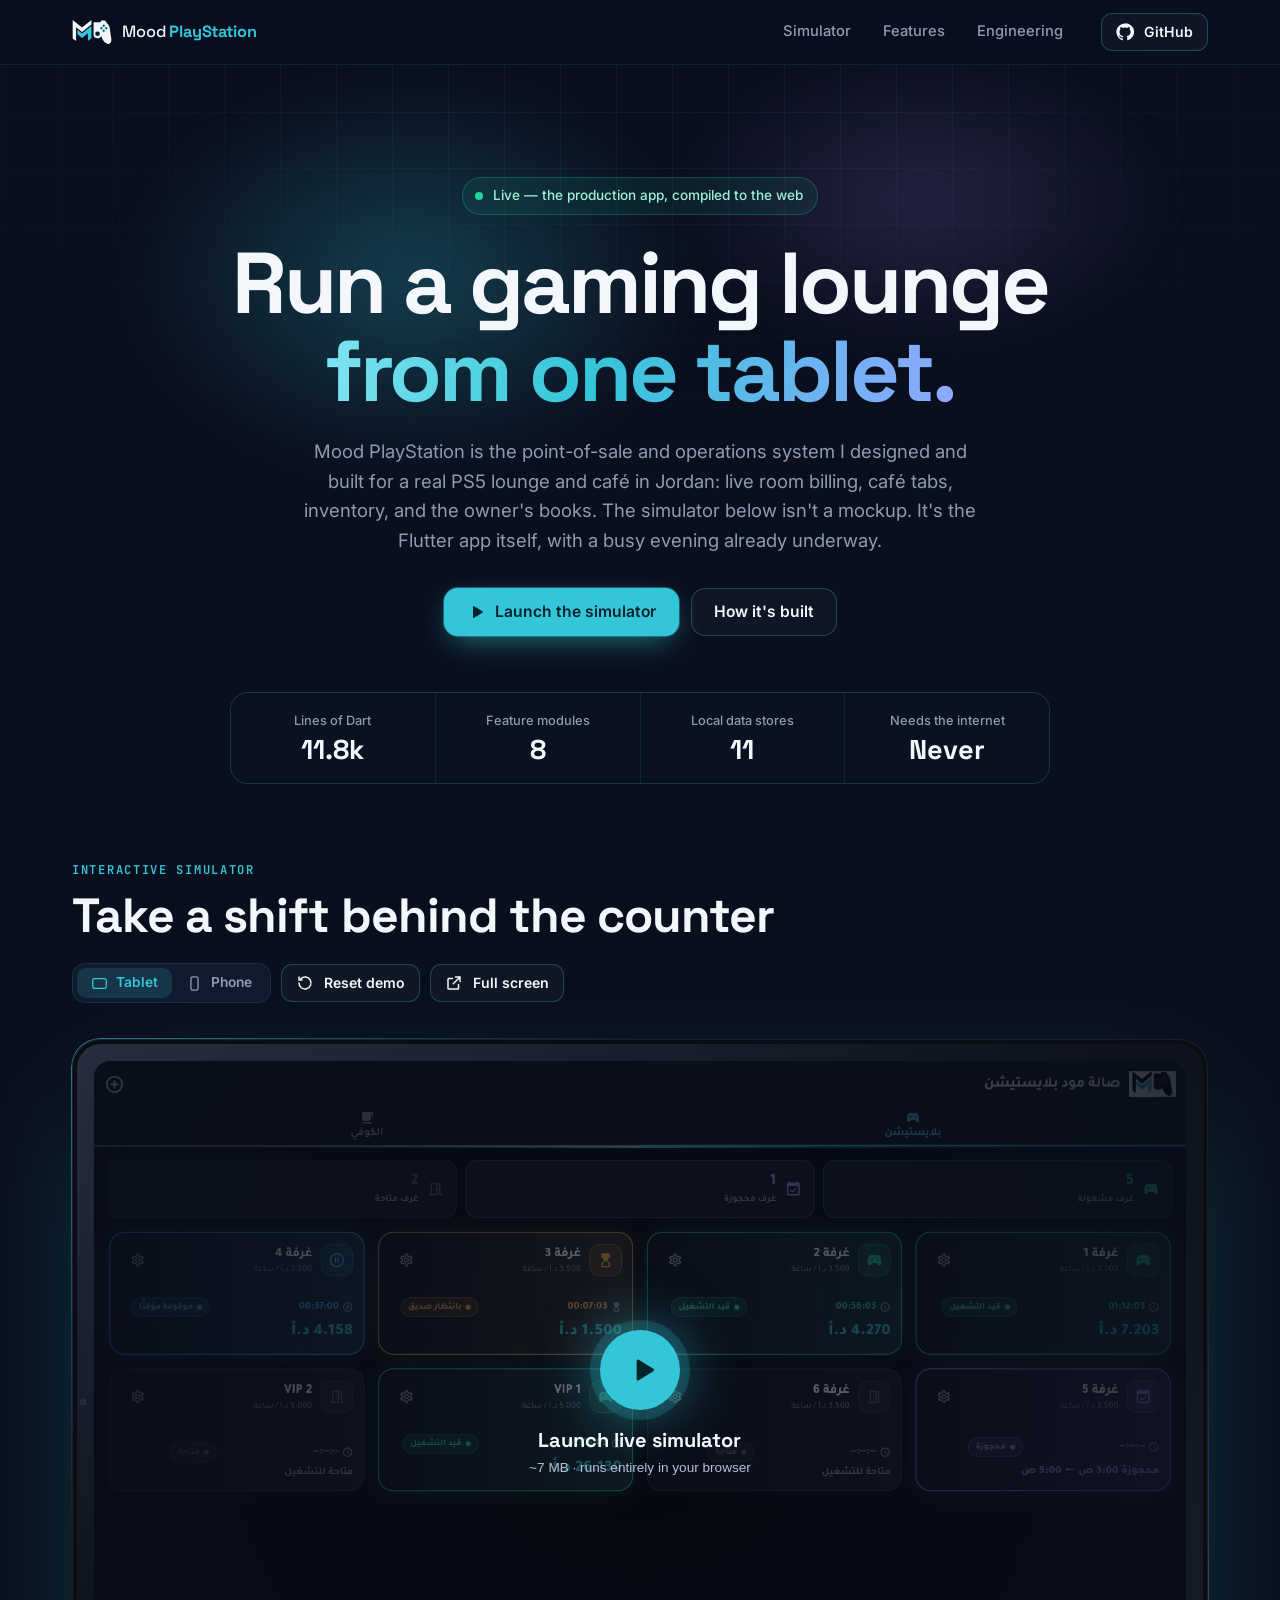
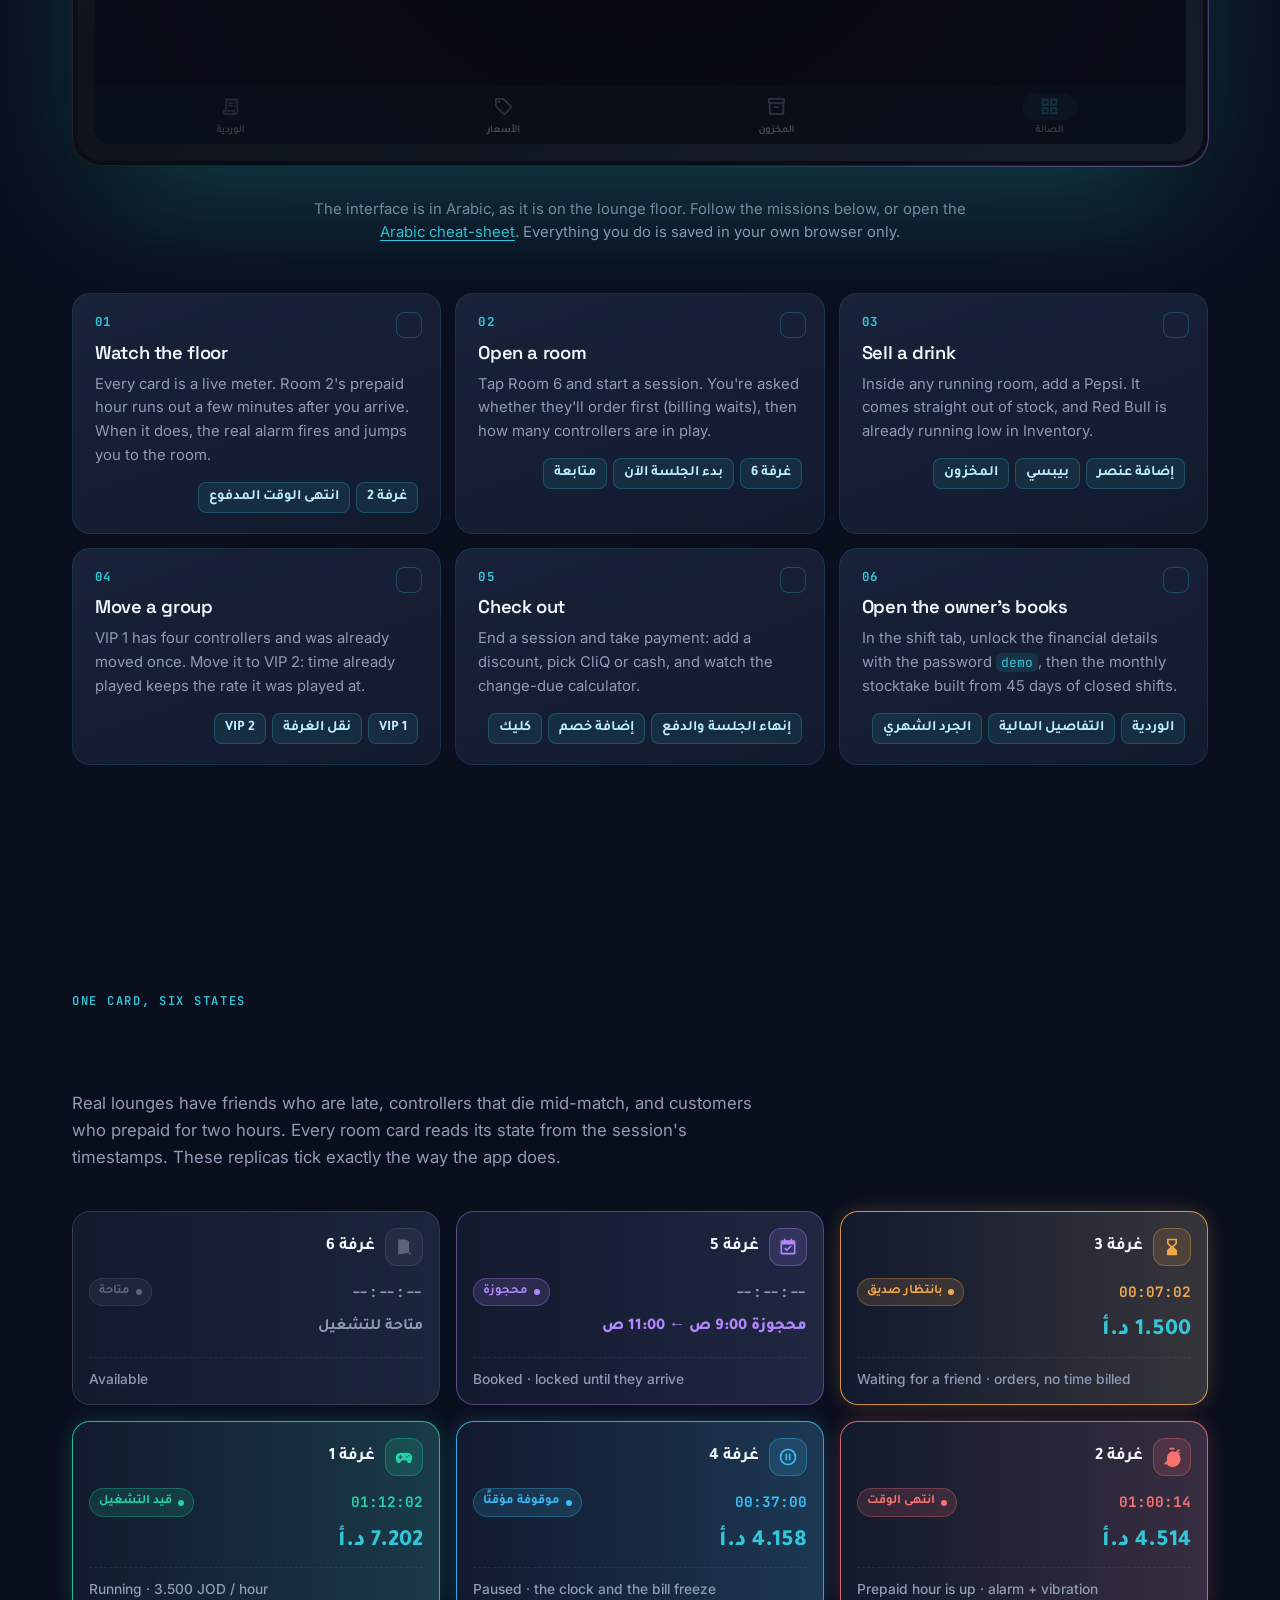
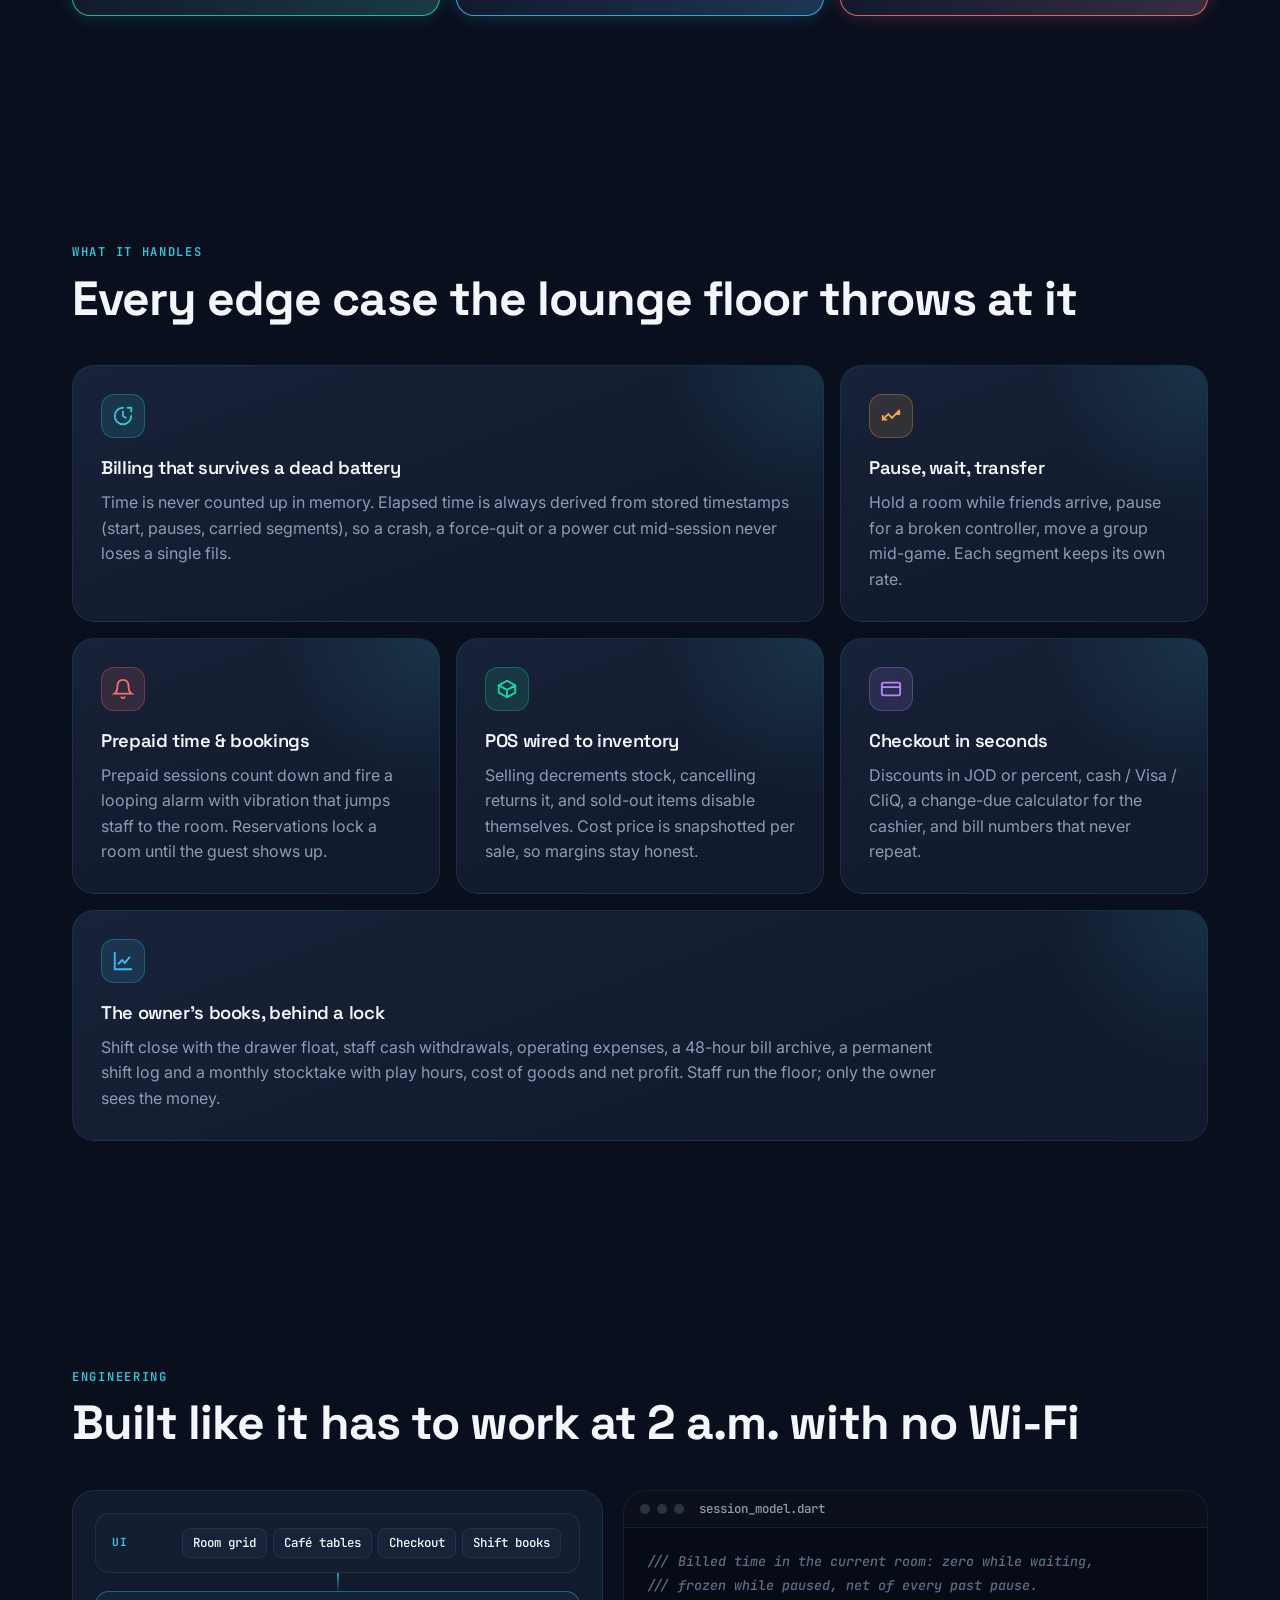
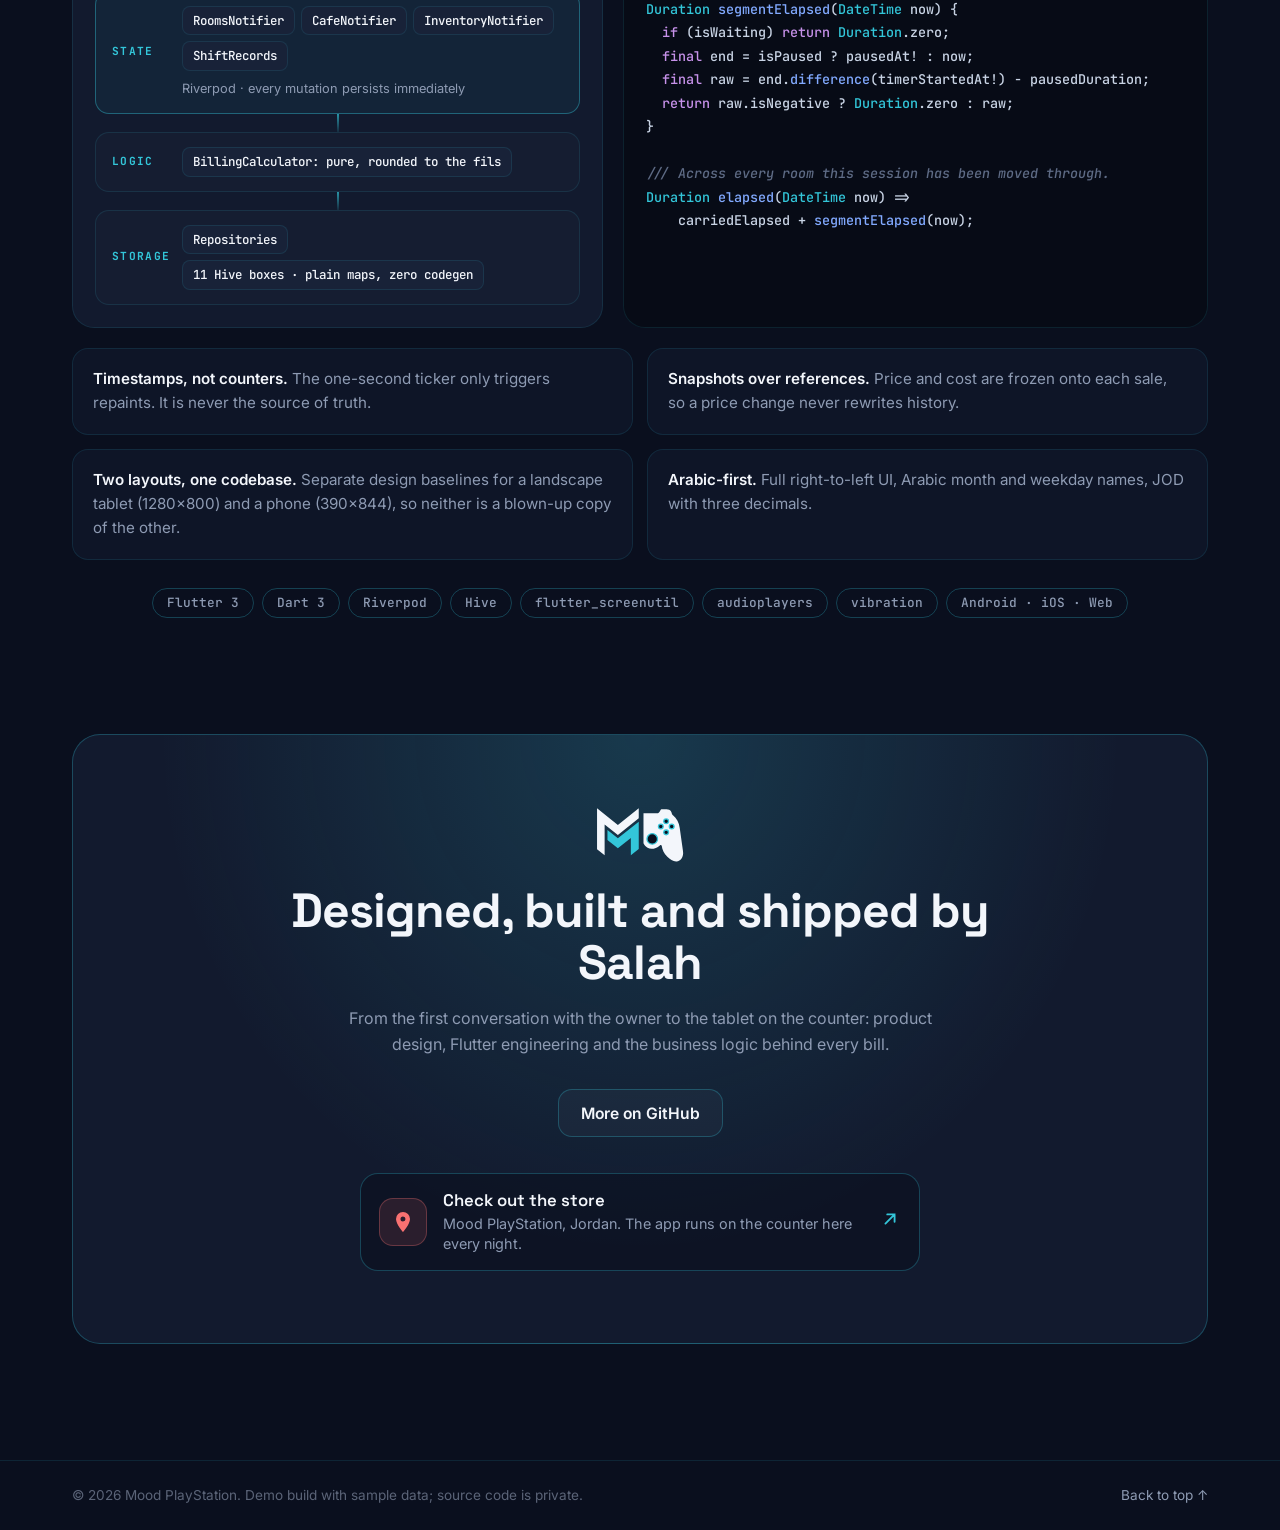
==== commit cd47ea0b: "Link to the real store on Google Maps Co-Authored-By: Claude Opus 5 <noreply@anthropic.com>" ====
--- a/docs/index.html
+++ b/docs/index.html
@@ -334,6 +334,18 @@
           <a class="btn btn--primary" data-profile="linkedin" href="#" target="_blank" rel="noopener" hidden>Connect on LinkedIn</a>
           <a class="btn btn--ghost" data-profile="github" href="#" target="_blank" rel="noopener">More on GitHub</a>
         </div>
+        <a class="store" href="https://www.google.com/maps/place/Mood+playstation/@31.8826775,35.9335109,128m/data=!3m1!1e3!4m6!3m5!1s0x151b59f9bb0ec86d:0x808d4cbaf487c109!8m2!3d31.8826375!4d35.9338281!16s%2Fg%2F11srrlh__h" target="_blank" rel="noopener">
+          <span class="store__pin" aria-hidden="true">
+            <svg viewBox="0 0 24 24"><path fill="currentColor" d="M12 2a7 7 0 0 0-7 7c0 5.25 7 13 7 13s7-7.75 7-13a7 7 0 0 0-7-7Zm0 9.5A2.5 2.5 0 1 1 12 6.5a2.5 2.5 0 0 1 0 5Z"/></svg>
+          </span>
+          <span class="store__text">
+            <b>Check out the store</b>
+            <span>Mood PlayStation, Jordan. The app runs on the counter here every night.</span>
+          </span>
+          <span class="store__go" aria-hidden="true">
+            <svg viewBox="0 0 24 24"><path fill="none" stroke="currentColor" stroke-width="2" stroke-linecap="round" d="M7 17 17 7M9 7h8v8"/></svg>
+          </span>
+        </a>
       </div>
       </div>
     </section>
--- a/docs/styles.css
+++ b/docs/styles.css
@@ -766,3 +766,40 @@
   html { scroll-behavior: auto; }
   .reveal { opacity: 1; transform: none; }
 }
+
+/* ── The real store ──────────────────────────────────────── */
+.store {
+  display: flex;
+  align-items: center;
+  gap: 16px;
+  width: 100%;
+  max-width: 560px;
+  margin-top: 36px;
+  padding: 16px 18px;
+  border-radius: 18px;
+  background: rgba(10, 15, 30, .55);
+  border: 1px solid var(--line-strong);
+  color: var(--text);
+  text-align: start;
+  text-decoration: none;
+  transition: border-color .25s, background .25s, transform .25s;
+}
+.store:hover { border-color: rgba(51, 198, 217, .6); background: rgba(51, 198, 217, .08); transform: translateY(-2px); }
+.store__pin {
+  display: grid;
+  place-items: center;
+  flex: none;
+  width: 48px;
+  height: 48px;
+  border-radius: 14px;
+  color: var(--red);
+  background: rgba(248, 113, 113, .12);
+  border: 1px solid rgba(248, 113, 113, .3);
+}
+.store__pin svg { width: 24px; height: 24px; }
+.store__text { display: flex; flex-direction: column; gap: 2px; min-width: 0; }
+.store__text b { font: 600 1.05rem/1.3 var(--display); }
+.store__text span { color: var(--muted); font-size: .9rem; line-height: 1.4; }
+.store__go { flex: none; margin-inline-start: auto; color: var(--teal); }
+.store__go svg { width: 22px; height: 22px; transition: transform .25s; }
+.store:hover .store__go svg { transform: translate(2px, -2px); }
